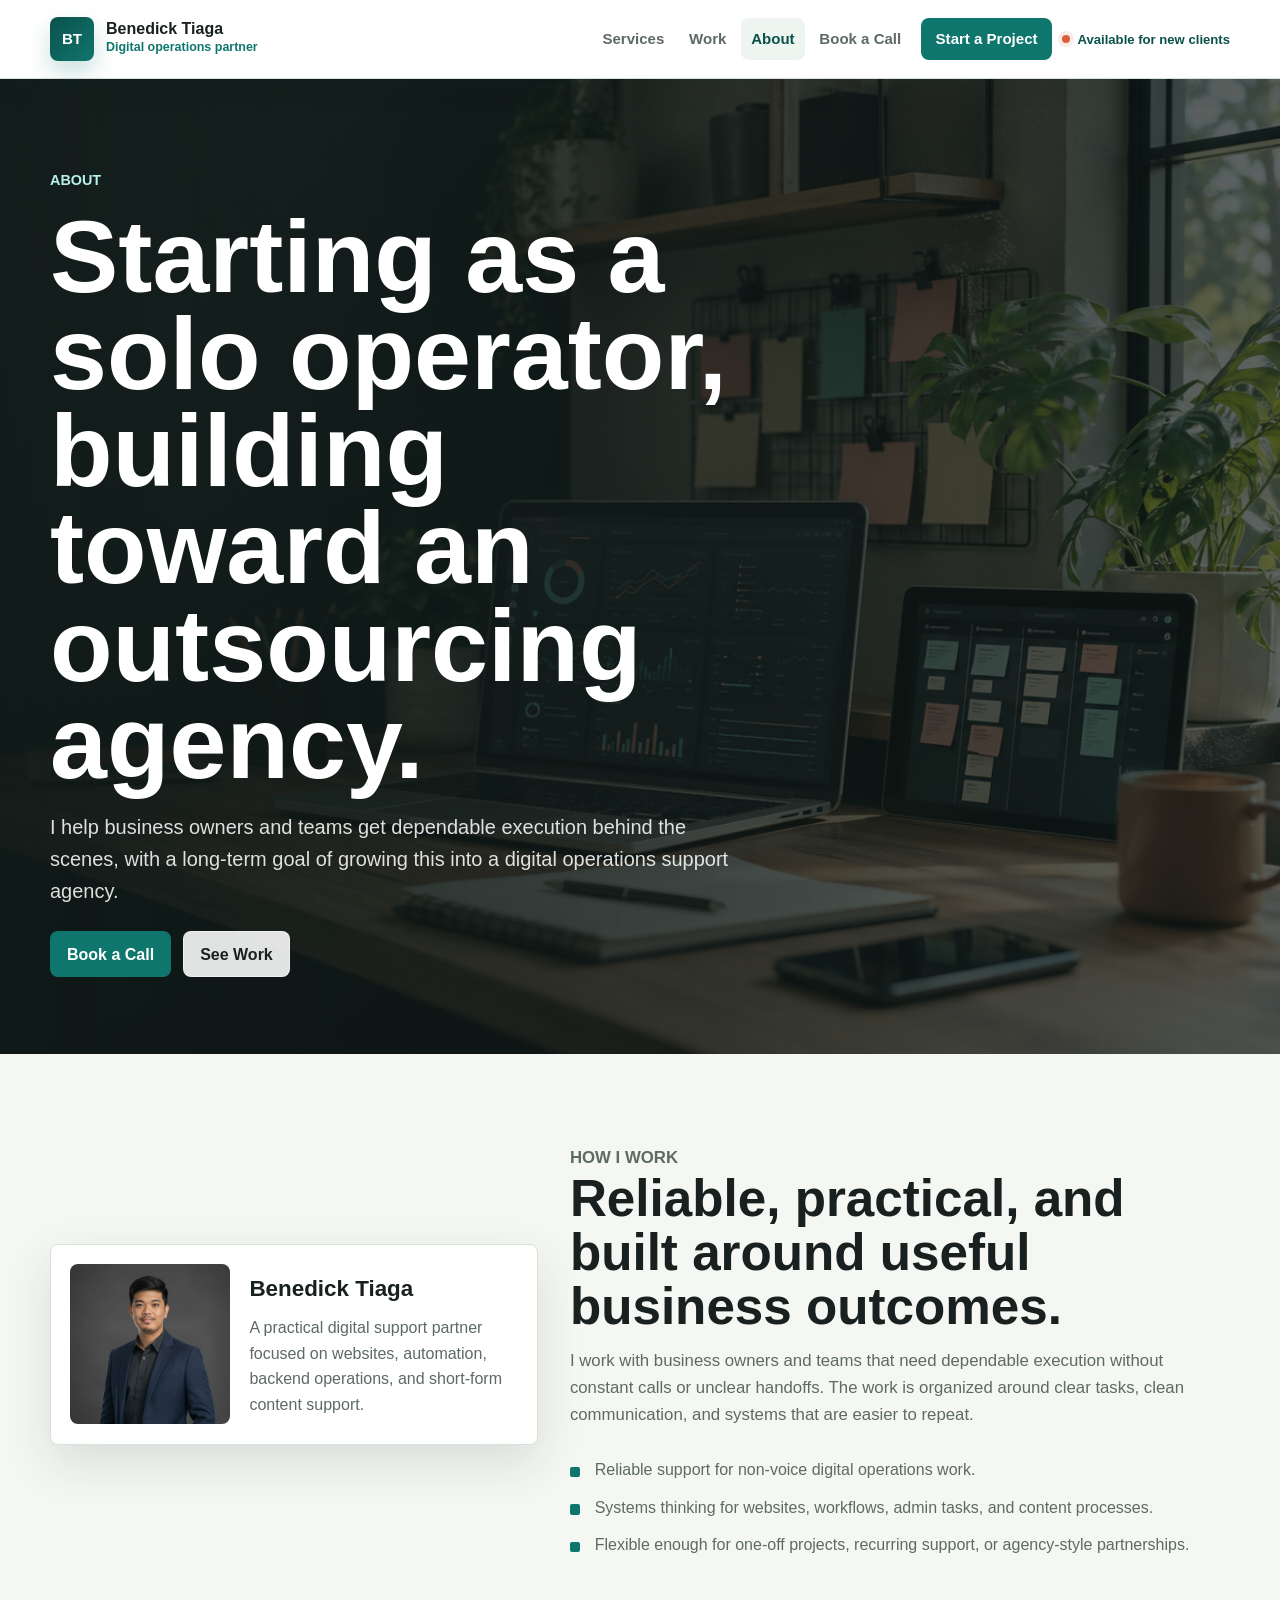
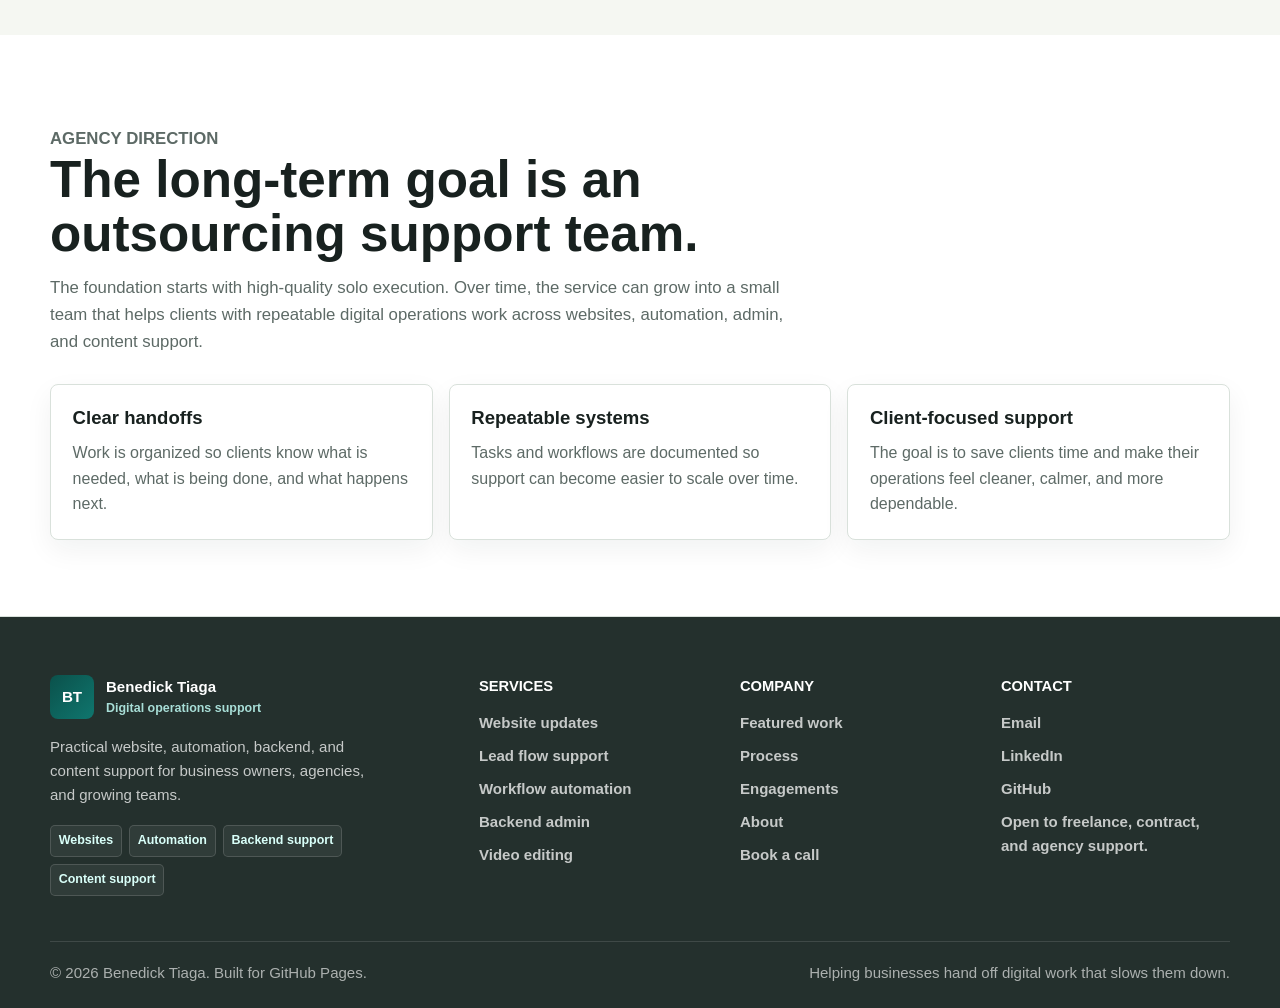
==== about.html @ d6d71ff7 "Convert website to multi-page structure" ====
<!DOCTYPE html>
<html lang="en">
<head>
  <meta charset="UTF-8" />
  <meta name="viewport" content="width=device-width, initial-scale=1.0" />
  <title>About | Benedick Tiaga</title>
  <meta name="description" content="Learn about Benedick Tiaga and the long-term direction toward a digital operations outsourcing agency." />
  <meta property="og:title" content="About | Benedick Tiaga" />
  <meta property="og:description" content="Learn about Benedick Tiaga and the long-term direction toward a digital operations outsourcing agency." />
  <meta property="og:type" content="website" />
  <link rel="stylesheet" href="styles.css" />
</head>
<body>
  <header class="nav">
    <div class="container nav-inner">
      <a href="index.html" class="brand"><span class="brand-mark">BT</span><span class="brand-copy"><span>Benedick Tiaga</span><small>Digital operations partner</small></span></a>
      <nav class="nav-links" aria-label="Primary navigation">
        <a href="services.html">Services</a>
        <a href="work.html">Work</a>
        <a href="about.html" aria-current="page">About</a>
        <a href="book.html">Book a Call</a>
        <a href="contact.html" class="nav-cta">Start a Project</a>
        <span class="nav-status">Available for new clients</span>
      </nav>
    </div>
  </header>
  <main id="top"><section class="page-hero"><div class="container"><p class="eyebrow">About</p><h1>Starting as a solo operator, building toward an outsourcing agency.</h1><p class="hero-copy">I help business owners and teams get dependable execution behind the scenes, with a long-term goal of growing this into a digital operations support agency.</p><div class="hero-actions"><a class="button button-primary" href="book.html">Book a Call</a><a class="button button-secondary" href="work.html">See Work</a></div></div></section><section><div class="container feature-split"><div class="profile-block"><img src="Profile.JPG" alt="Benedick Tiaga" /><div><h3>Benedick Tiaga</h3><p>A practical digital support partner focused on websites, automation, backend operations, and short-form content support.</p></div></div><div><div class="section-header"><p class="section-kicker">How I work</p><h2>Reliable, practical, and built around useful business outcomes.</h2><p>I work with business owners and teams that need dependable execution without constant calls or unclear handoffs. The work is organized around clear tasks, clean communication, and systems that are easier to repeat.</p></div><ul class="check-list"><li>Reliable support for non-voice digital operations work.</li><li>Systems thinking for websites, workflows, admin tasks, and content processes.</li><li>Flexible enough for one-off projects, recurring support, or agency-style partnerships.</li></ul></div></div></section><section class="band-white"><div class="container"><div class="section-header"><p class="section-kicker">Agency direction</p><h2>The long-term goal is an outsourcing support team.</h2><p>The foundation starts with high-quality solo execution. Over time, the service can grow into a small team that helps clients with repeatable digital operations work across websites, automation, admin, and content support.</p></div><div class="grid grid-3"><article class="card"><h3>Clear handoffs</h3><p>Work is organized so clients know what is needed, what is being done, and what happens next.</p></article><article class="card"><h3>Repeatable systems</h3><p>Tasks and workflows are documented so support can become easier to scale over time.</p></article><article class="card"><h3>Client-focused support</h3><p>The goal is to save clients time and make their operations feel cleaner, calmer, and more dependable.</p></article></div></div></section></main>
  <footer class="site-footer"><div class="container"><div class="footer-main"><div><a href="index.html" class="footer-logo"><span class="brand-mark">BT</span><span>Benedick Tiaga<small>Digital operations support</small></span></a><p class="footer-copy">Practical website, automation, backend, and content support for business owners, agencies, and growing teams.</p><div class="footer-badges" aria-label="Core services"><span class="footer-badge">Websites</span><span class="footer-badge">Automation</span><span class="footer-badge">Backend support</span><span class="footer-badge">Content support</span></div></div><div class="footer-col"><h3>Services</h3><a href="services.html#websites">Website updates</a><a href="services.html#lead-flow">Lead flow support</a><a href="services.html#automation">Workflow automation</a><a href="services.html#backend">Backend admin</a><a href="work.html#videos">Video editing</a></div><div class="footer-col"><h3>Company</h3><a href="work.html">Featured work</a><a href="services.html#process">Process</a><a href="services.html#plans">Engagements</a><a href="about.html">About</a><a href="book.html">Book a call</a></div><div class="footer-col"><h3>Contact</h3><a href="mailto:benedick.tiaga04@gmail.com">Email</a><a href="https://www.linkedin.com/in/benedick-tiaga-jr-51b253248/" target="_blank" rel="noreferrer">LinkedIn</a><a href="https://github.com/SyakNiPrimo" target="_blank" rel="noreferrer">GitHub</a><span>Open to freelance, contract, and agency support.</span></div></div><div class="footer-bottom"><span>&copy; <span id="year"></span> Benedick Tiaga. Built for GitHub Pages.</span><span>Helping businesses hand off digital work that slows them down.</span></div></div></footer>
  <script>document.getElementById('year').textContent = new Date().getFullYear();</script>
  
</body>
</html>
---- styles.css ----
:root {
      --ink: #18211f;
      --muted: #5d6a66;
      --soft: #f5f7f2;
      --paper: #ffffff;
      --sage: #dfe8dd;
      --line: #d9e1db;
      --teal: #0f766e;
      --teal-dark: #0b514b;
      --coral: #d95f3d;
      --gold: #b4832f;
      --charcoal: #24302d;
      --max: 1180px;
      --radius: 8px;
      --shadow: 0 18px 48px rgba(24, 33, 31, 0.12);
    }

    * {
      box-sizing: border-box;
    }

    html {
      scroll-behavior: smooth;
    }

    body {
      margin: 0;
      font-family: Inter, Arial, Helvetica, sans-serif;
      color: var(--ink);
      background: var(--soft);
      line-height: 1.6;
    }

    a {
      color: inherit;
      text-decoration: none;
    }

    img,
    iframe {
      display: block;
      max-width: 100%;
    }

    input,
    select,
    textarea,
    button {
      font: inherit;
    }

    .container {
      width: min(100% - 2rem, var(--max));
      margin: 0 auto;
    }

    .nav {
      position: sticky;
      top: 0;
      z-index: 20;
      background: rgba(255, 255, 255, 0.94);
      border-bottom: 1px solid var(--line);
      backdrop-filter: blur(16px);
      box-shadow: 0 10px 28px rgba(24, 33, 31, 0.06);
    }

    .nav-inner {
      display: flex;
      align-items: center;
      justify-content: space-between;
      gap: 1rem;
      min-height: 78px;
    }

    .brand {
      display: inline-flex;
      align-items: center;
      gap: 0.75rem;
      color: var(--ink);
      flex-shrink: 0;
    }

    .brand-mark {
      display: inline-grid;
      place-items: center;
      width: 44px;
      height: 44px;
      border-radius: var(--radius);
      color: white;
      background: linear-gradient(135deg, var(--teal-dark), var(--teal));
      font-size: 0.95rem;
      font-weight: 900;
      box-shadow: 0 12px 24px rgba(15, 118, 110, 0.22);
    }

    .brand-copy {
      display: grid;
      gap: 0.05rem;
    }

    .brand-copy span {
      font-weight: 900;
      line-height: 1.1;
    }

    .brand-copy small {
      font-size: 0.78rem;
      font-weight: 800;
      color: var(--teal);
    }

    .nav-links {
      display: flex;
      align-items: center;
      justify-content: flex-end;
      gap: 0.25rem;
      flex-wrap: wrap;
      color: var(--muted);
      font-size: 0.94rem;
      font-weight: 800;
    }

    .nav-links a {
      display: inline-flex;
      align-items: center;
      min-height: 40px;
      padding: 0.55rem 0.65rem;
      border-radius: var(--radius);
    }

    .nav-links a:hover {
      color: var(--teal-dark);
      background: #eef5f0;
    }

    .nav-links .nav-cta {
      margin-left: 0.35rem;
      padding-inline: 0.9rem;
      color: white;
      background: var(--teal);
    }

    .nav-links .nav-cta:hover {
      color: white;
      background: var(--teal-dark);
    }

    .nav-status {
      display: inline-flex;
      align-items: center;
      gap: 0.45rem;
      margin-left: 0.4rem;
      color: var(--teal-dark);
      font-size: 0.82rem;
      font-weight: 900;
    }

    .nav-status::before {
      content: "";
      width: 0.5rem;
      height: 0.5rem;
      border-radius: 999px;
      background: var(--coral);
      box-shadow: 0 0 0 4px rgba(217, 95, 61, 0.12);
    }

    .button {
      display: inline-flex;
      align-items: center;
      justify-content: center;
      min-height: 46px;
      padding: 0.82rem 1rem;
      border: 1px solid transparent;
      border-radius: var(--radius);
      font-weight: 800;
      line-height: 1.1;
      cursor: pointer;
      transition: transform 0.2s ease, background 0.2s ease, border-color 0.2s ease;
    }

    .button:hover {
      transform: translateY(-1px);
    }

    .button-primary {
      background: var(--teal);
      color: white;
    }

    .button-primary:hover {
      background: var(--teal-dark);
    }

    .button-secondary {
      color: var(--ink);
      background: rgba(255, 255, 255, 0.88);
      border-color: rgba(255, 255, 255, 0.45);
    }

    .button-outline {
      color: var(--teal-dark);
      background: transparent;
      border-color: var(--teal);
    }

    .hero {
      position: relative;
      min-height: 76svh;
      display: flex;
      align-items: center;
      overflow: hidden;
      color: white;
      background:
        linear-gradient(90deg, rgba(16, 26, 24, 0.92) 0%, rgba(16, 26, 24, 0.72) 48%, rgba(16, 26, 24, 0.22) 100%),
        url("hero-operations.png") center right / cover no-repeat;
    }

    .hero-content {
      width: min(720px, 100%);
      padding: 6rem 0;
    }

    .eyebrow {
      margin: 0 0 1rem;
      color: #b7f0e8;
      font-size: 0.9rem;
      font-weight: 800;
      text-transform: uppercase;
      letter-spacing: 0;
    }

    h1,
    h2,
    h3,
    p {
      overflow-wrap: anywhere;
    }

    h1 {
      margin: 0;
      max-width: 12ch;
      font-size: clamp(3rem, 8vw, 6.8rem);
      line-height: 0.95;
      letter-spacing: 0;
    }

    .hero-copy {
      max-width: 62ch;
      margin: 1.25rem 0 0;
      color: rgba(255, 255, 255, 0.88);
      font-size: clamp(1rem, 2vw, 1.25rem);
    }

    .hero-actions,
    .actions {
      display: flex;
      flex-wrap: wrap;
      gap: 0.75rem;
      margin-top: 1.5rem;
    }

    .signal-row {
      display: flex;
      flex-wrap: wrap;
      gap: 0.7rem;
      margin-top: 1.4rem;
      color: rgba(255, 255, 255, 0.86);
      font-size: 0.95rem;
      font-weight: 700;
    }

    .signal-row span {
      padding: 0.38rem 0.58rem;
      border: 1px solid rgba(255, 255, 255, 0.24);
      border-radius: 6px;
      background: rgba(255, 255, 255, 0.09);
    }

    section {
      padding: 4.8rem 0;
    }

    .band-white {
      background: var(--paper);
    }

    .band-ink {
      color: white;
      background: var(--charcoal);
    }

    .section-header {
      max-width: 760px;
      margin-bottom: 1.8rem;
    }

    .section-kicker {
      margin: 0 0 0.5rem;
      color: var(--coral);
      font-size: 0.9rem;
      font-weight: 800;
      text-transform: uppercase;
      letter-spacing: 0;
    }

    .band-ink .section-kicker {
      color: #f6bd9d;
    }

    .section-header h2,
    .cta h2 {
      margin: 0;
      font-size: clamp(2rem, 4vw, 3.5rem);
      line-height: 1.05;
      letter-spacing: 0;
    }

    .section-header p,
    .cta p {
      margin: 0.9rem 0 0;
      color: var(--muted);
      font-size: 1.05rem;
    }

    .band-ink .section-header p,
    .band-ink .card p,
    .band-ink .muted {
      color: rgba(255, 255, 255, 0.78);
    }

    .grid {
      display: grid;
      gap: 1rem;
    }

    .grid-2 {
      grid-template-columns: repeat(2, minmax(0, 1fr));
    }

    .grid-3 {
      grid-template-columns: repeat(3, minmax(0, 1fr));
    }

    .grid-4 {
      grid-template-columns: repeat(4, minmax(0, 1fr));
    }

    .card {
      background: var(--paper);
      border: 1px solid var(--line);
      border-radius: var(--radius);
      padding: 1.35rem;
      box-shadow: 0 10px 28px rgba(24, 33, 31, 0.06);
    }

    .band-ink .card {
      color: white;
      background: rgba(255, 255, 255, 0.08);
      border-color: rgba(255, 255, 255, 0.14);
      box-shadow: none;
    }

    .card h3 {
      margin: 0;
      font-size: 1.16rem;
      line-height: 1.2;
    }

    .card p {
      margin: 0.7rem 0 0;
      color: var(--muted);
    }

    .number {
      display: inline-grid;
      place-items: center;
      width: 2.4rem;
      height: 2.4rem;
      margin-bottom: 0.9rem;
      border-radius: 6px;
      background: var(--sage);
      color: var(--teal-dark);
      font-weight: 900;
    }

    .stat-strip {
      display: grid;
      grid-template-columns: repeat(4, minmax(0, 1fr));
      border: 1px solid var(--line);
      border-radius: var(--radius);
      background: var(--paper);
      overflow: hidden;
      box-shadow: var(--shadow);
      transform: translateY(-2.2rem);
    }

    .stat {
      padding: 1.2rem;
      border-right: 1px solid var(--line);
    }

    .stat:last-child {
      border-right: 0;
    }

    .stat strong {
      display: block;
      color: var(--teal-dark);
      font-size: clamp(1.45rem, 3vw, 2rem);
      line-height: 1;
    }

    .stat span {
      display: block;
      margin-top: 0.4rem;
      color: var(--muted);
      font-weight: 700;
      font-size: 0.92rem;
    }

    .service-card {
      min-height: 100%;
      border-top: 4px solid var(--teal);
    }

    .service-card:nth-child(2),
    .service-card:nth-child(5) {
      border-top-color: var(--coral);
    }

    .service-card:nth-child(3),
    .service-card:nth-child(6) {
      border-top-color: var(--gold);
    }

    .tag-row {
      display: flex;
      flex-wrap: wrap;
      gap: 0.45rem;
      margin-top: 1rem;
    }

    .tag {
      display: inline-flex;
      border: 1px solid var(--line);
      border-radius: 5px;
      padding: 0.28rem 0.48rem;
      color: var(--teal-dark);
      background: #f8fbf7;
      font-size: 0.82rem;
      font-weight: 800;
    }

    .feature-split {
      display: grid;
      grid-template-columns: 0.85fr 1.15fr;
      gap: 2rem;
      align-items: center;
    }

    .profile-block {
      display: grid;
      grid-template-columns: 160px minmax(0, 1fr);
      gap: 1.2rem;
      align-items: center;
      padding: 1.2rem;
      border: 1px solid var(--line);
      border-radius: var(--radius);
      background: var(--paper);
      box-shadow: var(--shadow);
    }

    .profile-block img {
      width: 160px;
      height: 160px;
      border-radius: var(--radius);
      object-fit: cover;
      object-position: center 18%;
    }

    .profile-block h3 {
      margin: 0;
      font-size: 1.4rem;
    }

    .profile-block p {
      margin: 0.5rem 0 0;
      color: var(--muted);
    }

    .check-list {
      display: grid;
      gap: 0.75rem;
      margin: 0;
      padding: 0;
      list-style: none;
    }

    .check-list li {
      position: relative;
      padding-left: 1.55rem;
      color: var(--muted);
    }

    .check-list li::before {
      content: "";
      position: absolute;
      left: 0;
      top: 0.58rem;
      width: 0.65rem;
      height: 0.65rem;
      border-radius: 2px;
      background: var(--teal);
    }

    .project-card {
      padding: 0;
      overflow: hidden;
    }

    .project-image {
      width: 100%;
      aspect-ratio: 16 / 10;
      object-fit: cover;
      border-bottom: 1px solid var(--line);
      background: #e7ece8;
    }

    .project-body {
      padding: 1.35rem;
    }

    .project-meta {
      display: flex;
      flex-wrap: wrap;
      gap: 0.7rem;
      margin-top: 1rem;
    }

    .project-link {
      color: var(--teal-dark);
      font-weight: 900;
      text-decoration: underline;
      text-decoration-thickness: 2px;
      text-underline-offset: 3px;
    }

    .plans {
      align-items: stretch;
    }

    .plan-card {
      display: flex;
      flex-direction: column;
      min-height: 100%;
    }

    .plan-card strong {
      display: block;
      margin-top: 1rem;
      color: var(--teal-dark);
      font-size: 1.1rem;
    }

    .plan-card .button {
      margin-top: auto;
      align-self: flex-start;
    }

    .video-grid {
      grid-template-columns: repeat(3, minmax(0, 1fr));
    }

    .video-frame {
      position: relative;
      width: 100%;
      aspect-ratio: 9 / 16;
      overflow: hidden;
      border-radius: var(--radius);
      background: #111;
      border: 1px solid var(--line);
      margin-top: 1rem;
    }

    .video-frame iframe {
      position: absolute;
      inset: 0;
      width: 100%;
      height: 100%;
      border: 0;
    }

    .cta {
      display: grid;
      grid-template-columns: 0.86fr 1.14fr;
      gap: 2rem;
      align-items: start;
      padding: 2rem;
      border: 1px solid var(--line);
      border-radius: var(--radius);
      background: var(--paper);
      box-shadow: var(--shadow);
    }

    .booking {
      display: grid;
      grid-template-columns: 0.8fr 1.2fr;
      gap: 2rem;
      align-items: start;
    }

    .booking-panel {
      position: sticky;
      top: 106px;
    }

    .booking-points {
      display: grid;
      gap: 0.75rem;
      margin-top: 1.3rem;
    }

    .booking-point {
      padding: 0.9rem 1rem;
      border: 1px solid var(--line);
      border-radius: var(--radius);
      background: var(--paper);
      color: var(--muted);
      font-weight: 700;
    }

    .booking-point strong {
      display: block;
      color: var(--ink);
      margin-bottom: 0.2rem;
    }

    .booking-widget {
      overflow: hidden;
      border: 1px solid var(--line);
      border-radius: var(--radius);
      background: var(--paper);
      box-shadow: var(--shadow);
    }

    .contact-form {
      display: grid;
      gap: 0.9rem;
    }

    .field {
      display: grid;
      gap: 0.35rem;
    }

    .field label {
      color: var(--ink);
      font-weight: 800;
      font-size: 0.92rem;
    }

    .field input,
    .field select,
    .field textarea {
      width: 100%;
      border: 1px solid var(--line);
      border-radius: var(--radius);
      padding: 0.85rem;
      color: var(--ink);
      background: #fbfcfa;
    }

    .field textarea {
      min-height: 135px;
      resize: vertical;
    }

    .form-grid {
      display: grid;
      grid-template-columns: repeat(2, minmax(0, 1fr));
      gap: 0.9rem;
    }

    .form-note {
      margin: 0;
      color: var(--muted);
      font-size: 0.92rem;
    }

    .hidden-field {
      display: none;
    }

    .contact-links {
      display: grid;
      gap: 0.65rem;
      margin-top: 1.5rem;
    }

    .contact-links a {
      display: block;
      padding: 0.75rem 0;
      border-bottom: 1px solid var(--line);
      color: var(--teal-dark);
      font-weight: 900;
    }

    .site-footer {
      padding: 3.6rem 0 1.4rem;
      color: rgba(255, 255, 255, 0.74);
      background: var(--charcoal);
      border-top: 1px solid var(--line);
      font-size: 0.94rem;
    }

    .footer-main {
      display: grid;
      grid-template-columns: 1.3fr repeat(3, minmax(0, 0.75fr));
      gap: 2rem;
      align-items: start;
    }

    .footer-logo {
      display: inline-flex;
      align-items: center;
      gap: 0.75rem;
      color: white;
      font-weight: 900;
    }

    .footer-logo .brand-mark {
      box-shadow: none;
    }

    .footer-logo small {
      display: block;
      color: #a8ded7;
      font-size: 0.78rem;
      font-weight: 800;
    }

    .footer-copy {
      max-width: 38ch;
      margin: 1rem 0 0;
      color: rgba(255, 255, 255, 0.74);
    }

    .footer-badges {
      display: flex;
      flex-wrap: wrap;
      gap: 0.45rem;
      margin-top: 1.1rem;
    }

    .footer-badge {
      display: inline-flex;
      padding: 0.32rem 0.48rem;
      border: 1px solid rgba(255, 255, 255, 0.14);
      border-radius: 5px;
      color: #d9fff9;
      background: rgba(255, 255, 255, 0.06);
      font-size: 0.78rem;
      font-weight: 900;
    }

    .footer-col h3 {
      margin: 0 0 0.8rem;
      color: white;
      font-size: 0.92rem;
      text-transform: uppercase;
      letter-spacing: 0;
    }

    .footer-col a,
    .footer-col span {
      display: block;
      margin-top: 0.55rem;
      color: rgba(255, 255, 255, 0.74);
      font-weight: 700;
    }

    .footer-col a:hover {
      color: white;
    }

    .footer-bottom {
      display: flex;
      align-items: center;
      justify-content: space-between;
      gap: 1rem;
      margin-top: 2.8rem;
      padding-top: 1.2rem;
      border-top: 1px solid rgba(255, 255, 255, 0.12);
      color: rgba(255, 255, 255, 0.62);
    }

    @media (max-width: 1050px) {
      .grid-4,
      .video-grid {
        grid-template-columns: repeat(2, minmax(0, 1fr));
      }

      .footer-main {
        grid-template-columns: repeat(2, minmax(0, 1fr));
      }

      .stat-strip {
        grid-template-columns: repeat(2, minmax(0, 1fr));
      }

      .stat:nth-child(2) {
        border-right: 0;
      }

      .stat:nth-child(1),
      .stat:nth-child(2) {
        border-bottom: 1px solid var(--line);
      }
    }

    @media (max-width: 860px) {
      .nav-inner {
        align-items: flex-start;
        flex-direction: column;
        padding: 0.9rem 0;
      }

      .nav-links {
        justify-content: flex-start;
        width: 100%;
      }

      .nav-status {
        margin-left: 0;
      }

      .hero {
        min-height: 72svh;
        background:
          linear-gradient(90deg, rgba(16, 26, 24, 0.92), rgba(16, 26, 24, 0.72)),
          url("hero-operations.png") center / cover no-repeat;
      }

      h1 {
        max-width: 100%;
      }

      .grid-2,
      .grid-3,
      .feature-split,
      .cta,
      .booking,
      .footer-main {
        grid-template-columns: 1fr;
      }

      .booking-panel {
        position: static;
      }

      .footer-bottom {
        align-items: flex-start;
        flex-direction: column;
      }
    }

    @media (max-width: 640px) {
      .container {
        width: min(100% - 1.1rem, var(--max));
      }

      section {
        padding: 3.4rem 0;
      }

      .hero-content {
        padding: 4rem 0;
      }

      .grid-4,
      .video-grid,
      .stat-strip,
      .form-grid,
      .profile-block {
        grid-template-columns: 1fr;
      }

      .stat {
        border-right: 0;
        border-bottom: 1px solid var(--line);
      }

      .stat:last-child {
        border-bottom: 0;
      }

      .profile-block img {
        width: 100%;
        height: 260px;
      }

      .button {
        width: 100%;
      }

      .nav-links {
        display: grid;
        grid-template-columns: repeat(2, minmax(0, 1fr));
      }

      .nav-links a {
        justify-content: center;
        text-align: center;
      }

      .nav-links .nav-cta,
      .nav-status {
        grid-column: 1 / -1;
        justify-content: center;
      }

      .project-meta,
      .hero-actions,
      .actions {
        width: 100%;
      }
    }

    .nav-links a[aria-current="page"] {
      color: var(--teal-dark);
      background: #eef5f0;
    }

    .page-hero {
      position: relative;
      padding: 5.6rem 0 4.8rem;
      color: white;
      background:
        linear-gradient(90deg, rgba(16, 26, 24, 0.94), rgba(16, 26, 24, 0.68)),
        url("hero-operations.png") center right / cover no-repeat;
    }

    .page-hero h1 {
      max-width: 13ch;
    }

    .page-hero .hero-copy {
      color: rgba(255, 255, 255, 0.86);
    }

    .page-hero .eyebrow {
      color: #b7f0e8;
    }

    .page-actions {
      display: flex;
      flex-wrap: wrap;
      gap: 0.75rem;
      margin-top: 1.5rem;
    }

    .final-cta {
      padding: 2rem;
      border: 1px solid var(--line);
      border-radius: var(--radius);
      background: var(--paper);
      box-shadow: var(--shadow);
    }

    .final-cta h2 {
      margin: 0;
      font-size: clamp(2rem, 4vw, 3.4rem);
      line-height: 1.05;
      letter-spacing: 0;
    }

    .final-cta p {
      max-width: 68ch;
      color: var(--muted);
      margin: 0.9rem 0 0;
    }
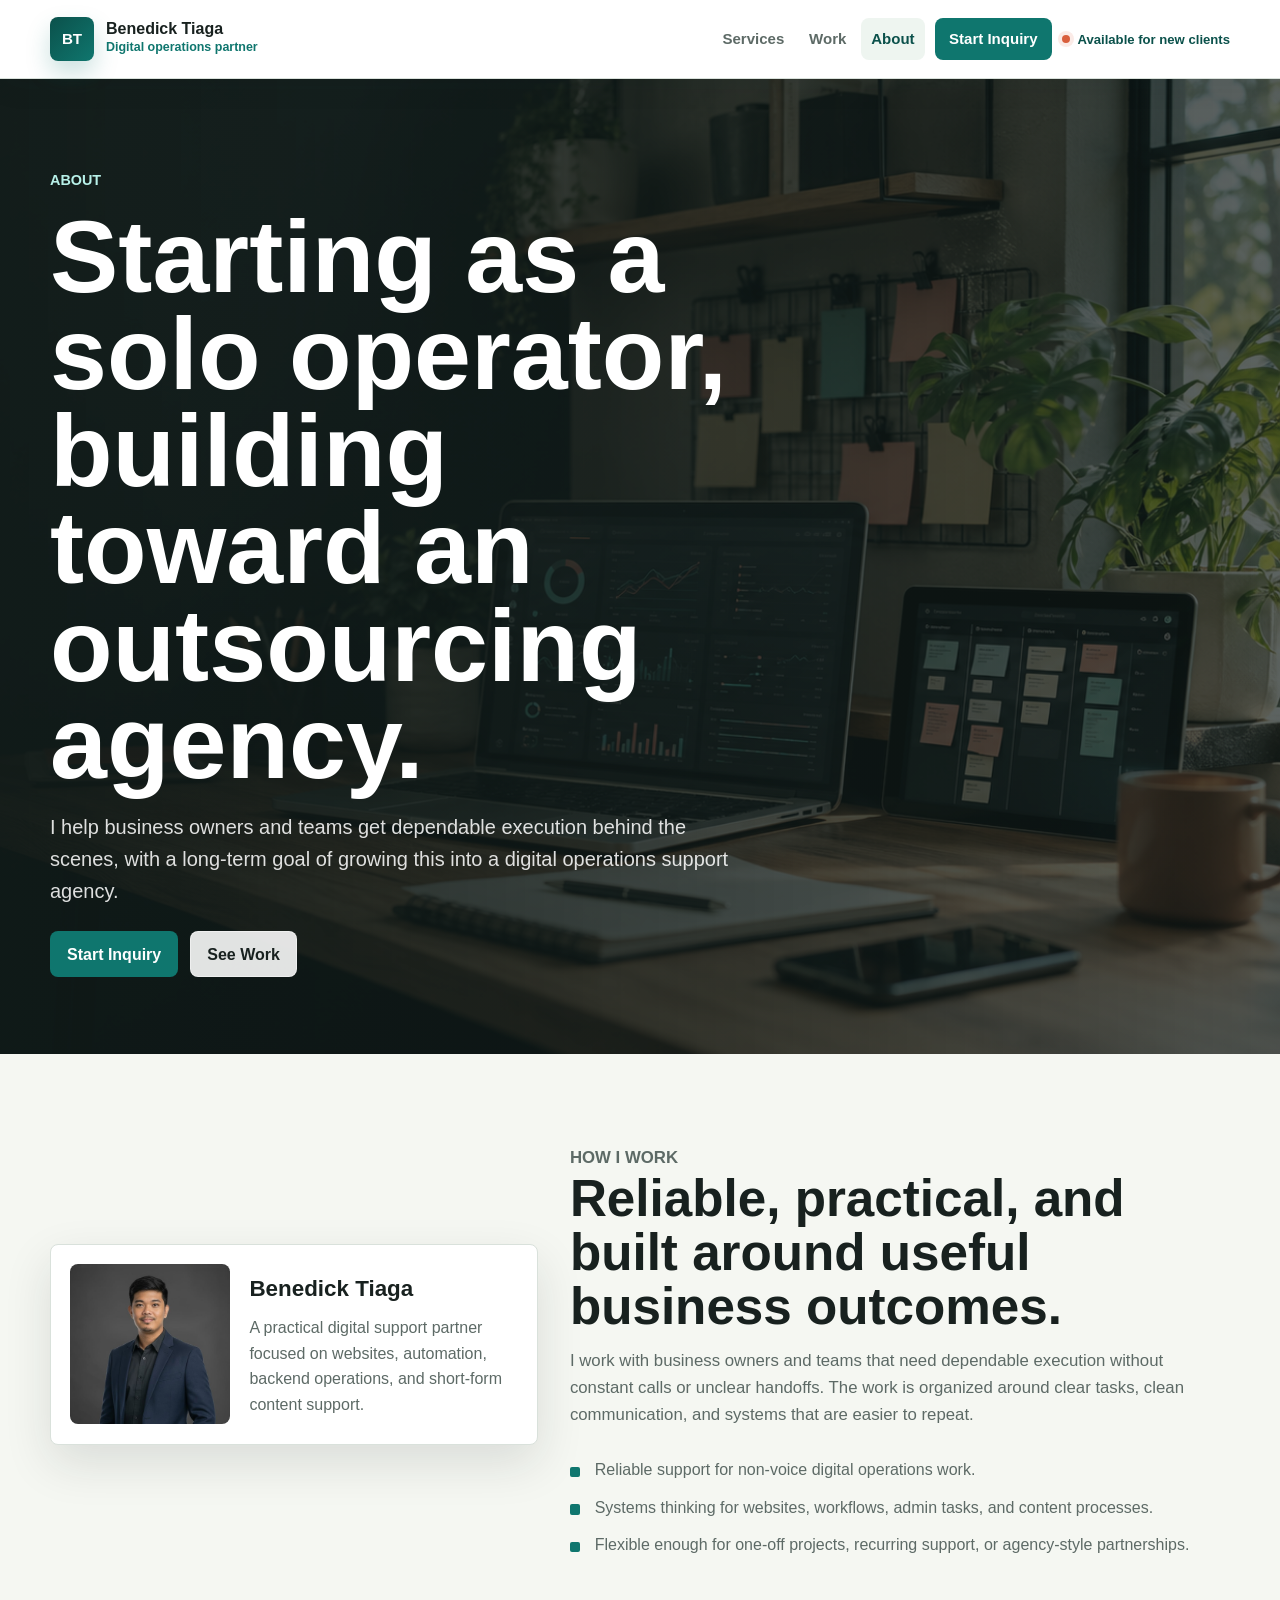
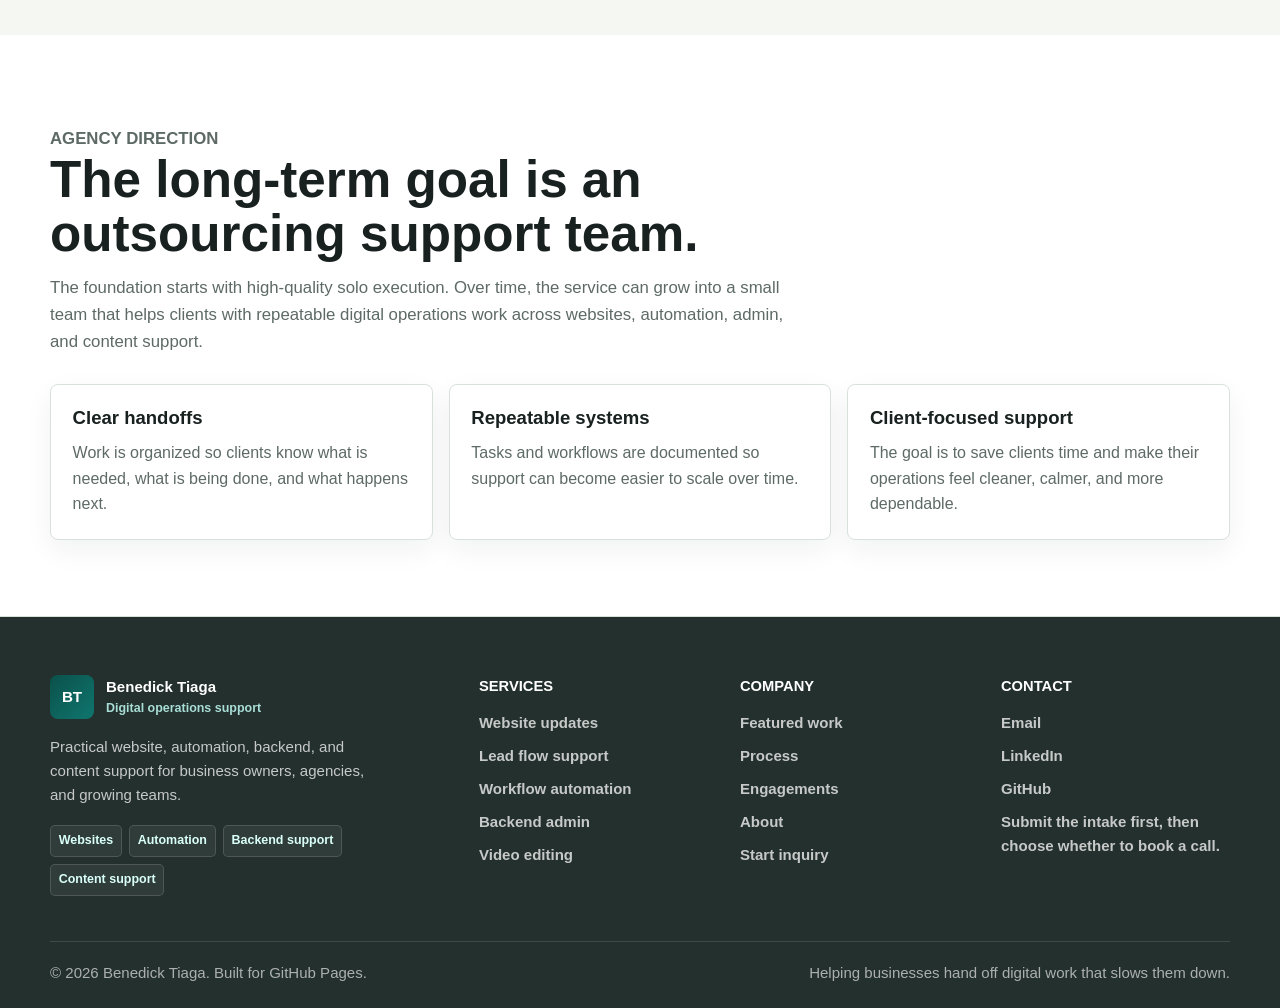
==== commit 290f5091: "Convert booking to intake-first funnel" ====
--- a/about.html
+++ b/about.html
@@ -18,14 +18,13 @@
         <a href="services.html">Services</a>
         <a href="work.html">Work</a>
         <a href="about.html" aria-current="page">About</a>
-        <a href="book.html">Book a Call</a>
-        <a href="contact.html" class="nav-cta">Start a Project</a>
+        <a href="contact.html" class="nav-cta">Start Inquiry</a>
         <span class="nav-status">Available for new clients</span>
       </nav>
     </div>
   </header>
-  <main id="top"><section class="page-hero"><div class="container"><p class="eyebrow">About</p><h1>Starting as a solo operator, building toward an outsourcing agency.</h1><p class="hero-copy">I help business owners and teams get dependable execution behind the scenes, with a long-term goal of growing this into a digital operations support agency.</p><div class="hero-actions"><a class="button button-primary" href="book.html">Book a Call</a><a class="button button-secondary" href="work.html">See Work</a></div></div></section><section><div class="container feature-split"><div class="profile-block"><img src="Profile.JPG" alt="Benedick Tiaga" /><div><h3>Benedick Tiaga</h3><p>A practical digital support partner focused on websites, automation, backend operations, and short-form content support.</p></div></div><div><div class="section-header"><p class="section-kicker">How I work</p><h2>Reliable, practical, and built around useful business outcomes.</h2><p>I work with business owners and teams that need dependable execution without constant calls or unclear handoffs. The work is organized around clear tasks, clean communication, and systems that are easier to repeat.</p></div><ul class="check-list"><li>Reliable support for non-voice digital operations work.</li><li>Systems thinking for websites, workflows, admin tasks, and content processes.</li><li>Flexible enough for one-off projects, recurring support, or agency-style partnerships.</li></ul></div></div></section><section class="band-white"><div class="container"><div class="section-header"><p class="section-kicker">Agency direction</p><h2>The long-term goal is an outsourcing support team.</h2><p>The foundation starts with high-quality solo execution. Over time, the service can grow into a small team that helps clients with repeatable digital operations work across websites, automation, admin, and content support.</p></div><div class="grid grid-3"><article class="card"><h3>Clear handoffs</h3><p>Work is organized so clients know what is needed, what is being done, and what happens next.</p></article><article class="card"><h3>Repeatable systems</h3><p>Tasks and workflows are documented so support can become easier to scale over time.</p></article><article class="card"><h3>Client-focused support</h3><p>The goal is to save clients time and make their operations feel cleaner, calmer, and more dependable.</p></article></div></div></section></main>
-  <footer class="site-footer"><div class="container"><div class="footer-main"><div><a href="index.html" class="footer-logo"><span class="brand-mark">BT</span><span>Benedick Tiaga<small>Digital operations support</small></span></a><p class="footer-copy">Practical website, automation, backend, and content support for business owners, agencies, and growing teams.</p><div class="footer-badges" aria-label="Core services"><span class="footer-badge">Websites</span><span class="footer-badge">Automation</span><span class="footer-badge">Backend support</span><span class="footer-badge">Content support</span></div></div><div class="footer-col"><h3>Services</h3><a href="services.html#websites">Website updates</a><a href="services.html#lead-flow">Lead flow support</a><a href="services.html#automation">Workflow automation</a><a href="services.html#backend">Backend admin</a><a href="work.html#videos">Video editing</a></div><div class="footer-col"><h3>Company</h3><a href="work.html">Featured work</a><a href="services.html#process">Process</a><a href="services.html#plans">Engagements</a><a href="about.html">About</a><a href="book.html">Book a call</a></div><div class="footer-col"><h3>Contact</h3><a href="mailto:benedick.tiaga04@gmail.com">Email</a><a href="https://www.linkedin.com/in/benedick-tiaga-jr-51b253248/" target="_blank" rel="noreferrer">LinkedIn</a><a href="https://github.com/SyakNiPrimo" target="_blank" rel="noreferrer">GitHub</a><span>Open to freelance, contract, and agency support.</span></div></div><div class="footer-bottom"><span>&copy; <span id="year"></span> Benedick Tiaga. Built for GitHub Pages.</span><span>Helping businesses hand off digital work that slows them down.</span></div></div></footer>
+  <main id="top"><section class="page-hero"><div class="container"><p class="eyebrow">About</p><h1>Starting as a solo operator, building toward an outsourcing agency.</h1><p class="hero-copy">I help business owners and teams get dependable execution behind the scenes, with a long-term goal of growing this into a digital operations support agency.</p><div class="hero-actions"><a class="button button-primary" href="contact.html">Start Inquiry</a><a class="button button-secondary" href="work.html">See Work</a></div></div></section><section><div class="container feature-split"><div class="profile-block"><img src="Profile.JPG" alt="Benedick Tiaga" /><div><h3>Benedick Tiaga</h3><p>A practical digital support partner focused on websites, automation, backend operations, and short-form content support.</p></div></div><div><div class="section-header"><p class="section-kicker">How I work</p><h2>Reliable, practical, and built around useful business outcomes.</h2><p>I work with business owners and teams that need dependable execution without constant calls or unclear handoffs. The work is organized around clear tasks, clean communication, and systems that are easier to repeat.</p></div><ul class="check-list"><li>Reliable support for non-voice digital operations work.</li><li>Systems thinking for websites, workflows, admin tasks, and content processes.</li><li>Flexible enough for one-off projects, recurring support, or agency-style partnerships.</li></ul></div></div></section><section class="band-white"><div class="container"><div class="section-header"><p class="section-kicker">Agency direction</p><h2>The long-term goal is an outsourcing support team.</h2><p>The foundation starts with high-quality solo execution. Over time, the service can grow into a small team that helps clients with repeatable digital operations work across websites, automation, admin, and content support.</p></div><div class="grid grid-3"><article class="card"><h3>Clear handoffs</h3><p>Work is organized so clients know what is needed, what is being done, and what happens next.</p></article><article class="card"><h3>Repeatable systems</h3><p>Tasks and workflows are documented so support can become easier to scale over time.</p></article><article class="card"><h3>Client-focused support</h3><p>The goal is to save clients time and make their operations feel cleaner, calmer, and more dependable.</p></article></div></div></section></main>
+  <footer class="site-footer"><div class="container"><div class="footer-main"><div><a href="index.html" class="footer-logo"><span class="brand-mark">BT</span><span>Benedick Tiaga<small>Digital operations support</small></span></a><p class="footer-copy">Practical website, automation, backend, and content support for business owners, agencies, and growing teams.</p><div class="footer-badges" aria-label="Core services"><span class="footer-badge">Websites</span><span class="footer-badge">Automation</span><span class="footer-badge">Backend support</span><span class="footer-badge">Content support</span></div></div><div class="footer-col"><h3>Services</h3><a href="services.html#websites">Website updates</a><a href="services.html#lead-flow">Lead flow support</a><a href="services.html#automation">Workflow automation</a><a href="services.html#backend">Backend admin</a><a href="work.html#videos">Video editing</a></div><div class="footer-col"><h3>Company</h3><a href="work.html">Featured work</a><a href="services.html#process">Process</a><a href="services.html#plans">Engagements</a><a href="about.html">About</a><a href="contact.html">Start inquiry</a></div><div class="footer-col"><h3>Contact</h3><a href="mailto:benedick.tiaga04@gmail.com">Email</a><a href="https://www.linkedin.com/in/benedick-tiaga-jr-51b253248/" target="_blank" rel="noreferrer">LinkedIn</a><a href="https://github.com/SyakNiPrimo" target="_blank" rel="noreferrer">GitHub</a><span>Submit the intake first, then choose whether to book a call.</span></div></div><div class="footer-bottom"><span>&copy; <span id="year"></span> Benedick Tiaga. Built for GitHub Pages.</span><span>Helping businesses hand off digital work that slows them down.</span></div></div></footer>
   <script>document.getElementById('year').textContent = new Date().getFullYear();</script>
   
 </body>
--- a/styles.css
+++ b/styles.css
@@ -648,6 +648,92 @@
       gap: 0.9rem;
     }
 
+    .intake-layout {
+      grid-template-columns: 0.78fr 1.22fr;
+    }
+
+    .form-summary {
+      display: grid;
+      gap: 0.55rem;
+      margin-top: 1.4rem;
+    }
+
+    .form-summary span {
+      display: flex;
+      align-items: center;
+      min-height: 42px;
+      padding: 0.72rem 0.82rem;
+      border: 1px solid var(--line);
+      border-radius: var(--radius);
+      color: var(--teal-dark);
+      background: #f8fbf7;
+      font-weight: 900;
+    }
+
+    .intake-form {
+      gap: 1rem;
+    }
+
+    .form-progress {
+      display: grid;
+      grid-template-columns: repeat(3, minmax(0, 1fr));
+      gap: 0.55rem;
+    }
+
+    .progress-step {
+      display: grid;
+      place-items: center;
+      min-height: 42px;
+      padding: 0.55rem;
+      border: 1px solid var(--line);
+      border-radius: var(--radius);
+      color: var(--muted);
+      background: #fbfcfa;
+      font-size: 0.82rem;
+      font-weight: 900;
+      text-align: center;
+    }
+
+    .progress-step.is-active,
+    .progress-step.is-complete {
+      color: white;
+      background: var(--teal);
+      border-color: var(--teal);
+    }
+
+    .form-step {
+      display: grid;
+      gap: 0.9rem;
+    }
+
+    .has-js .form-step {
+      display: none;
+    }
+
+    .has-js .form-step.is-active {
+      display: grid;
+    }
+
+    .form-step-actions {
+      display: flex;
+      flex-wrap: wrap;
+      gap: 0.75rem;
+      margin-top: 0.25rem;
+    }
+
+    .form-error {
+      padding: 0.72rem 0.82rem;
+      border: 1px solid rgba(217, 95, 61, 0.35);
+      border-radius: var(--radius);
+      color: #8f341d;
+      background: rgba(217, 95, 61, 0.08);
+      font-weight: 800;
+    }
+
+    .form-error:empty {
+      display: none;
+    }
+
     .field {
       display: grid;
       gap: 0.35rem;
@@ -673,6 +759,56 @@
     .field textarea {
       min-height: 135px;
       resize: vertical;
+    }
+
+    .option-group {
+      display: grid;
+      gap: 0.6rem;
+      padding: 0;
+      margin: 0;
+      border: 0;
+    }
+
+    .option-group > span {
+      color: var(--ink);
+      font-weight: 800;
+      font-size: 0.92rem;
+    }
+
+    .choice-list {
+      display: grid;
+      gap: 0.55rem;
+      padding: 0;
+      margin: 0;
+      border: 0;
+    }
+
+    .choice {
+      display: flex;
+      align-items: flex-start;
+      gap: 0.55rem;
+      padding: 0.72rem 0.8rem;
+      border: 1px solid var(--line);
+      border-radius: var(--radius);
+      background: #fbfcfa;
+      color: var(--muted);
+      font-weight: 700;
+    }
+
+    .choice input {
+      width: auto;
+      margin-top: 0.25rem;
+      accent-color: var(--teal);
+      flex-shrink: 0;
+    }
+
+    .form-section-title {
+      margin: 0;
+      color: var(--teal-dark);
+      font-size: 0.92rem;
+      font-weight: 900;
+      text-transform: uppercase;
+      letter-spacing: 0;
     }
 
     .form-grid {
@@ -979,4 +1115,3 @@
       color: var(--muted);
       margin: 0.9rem 0 0;
     }
-
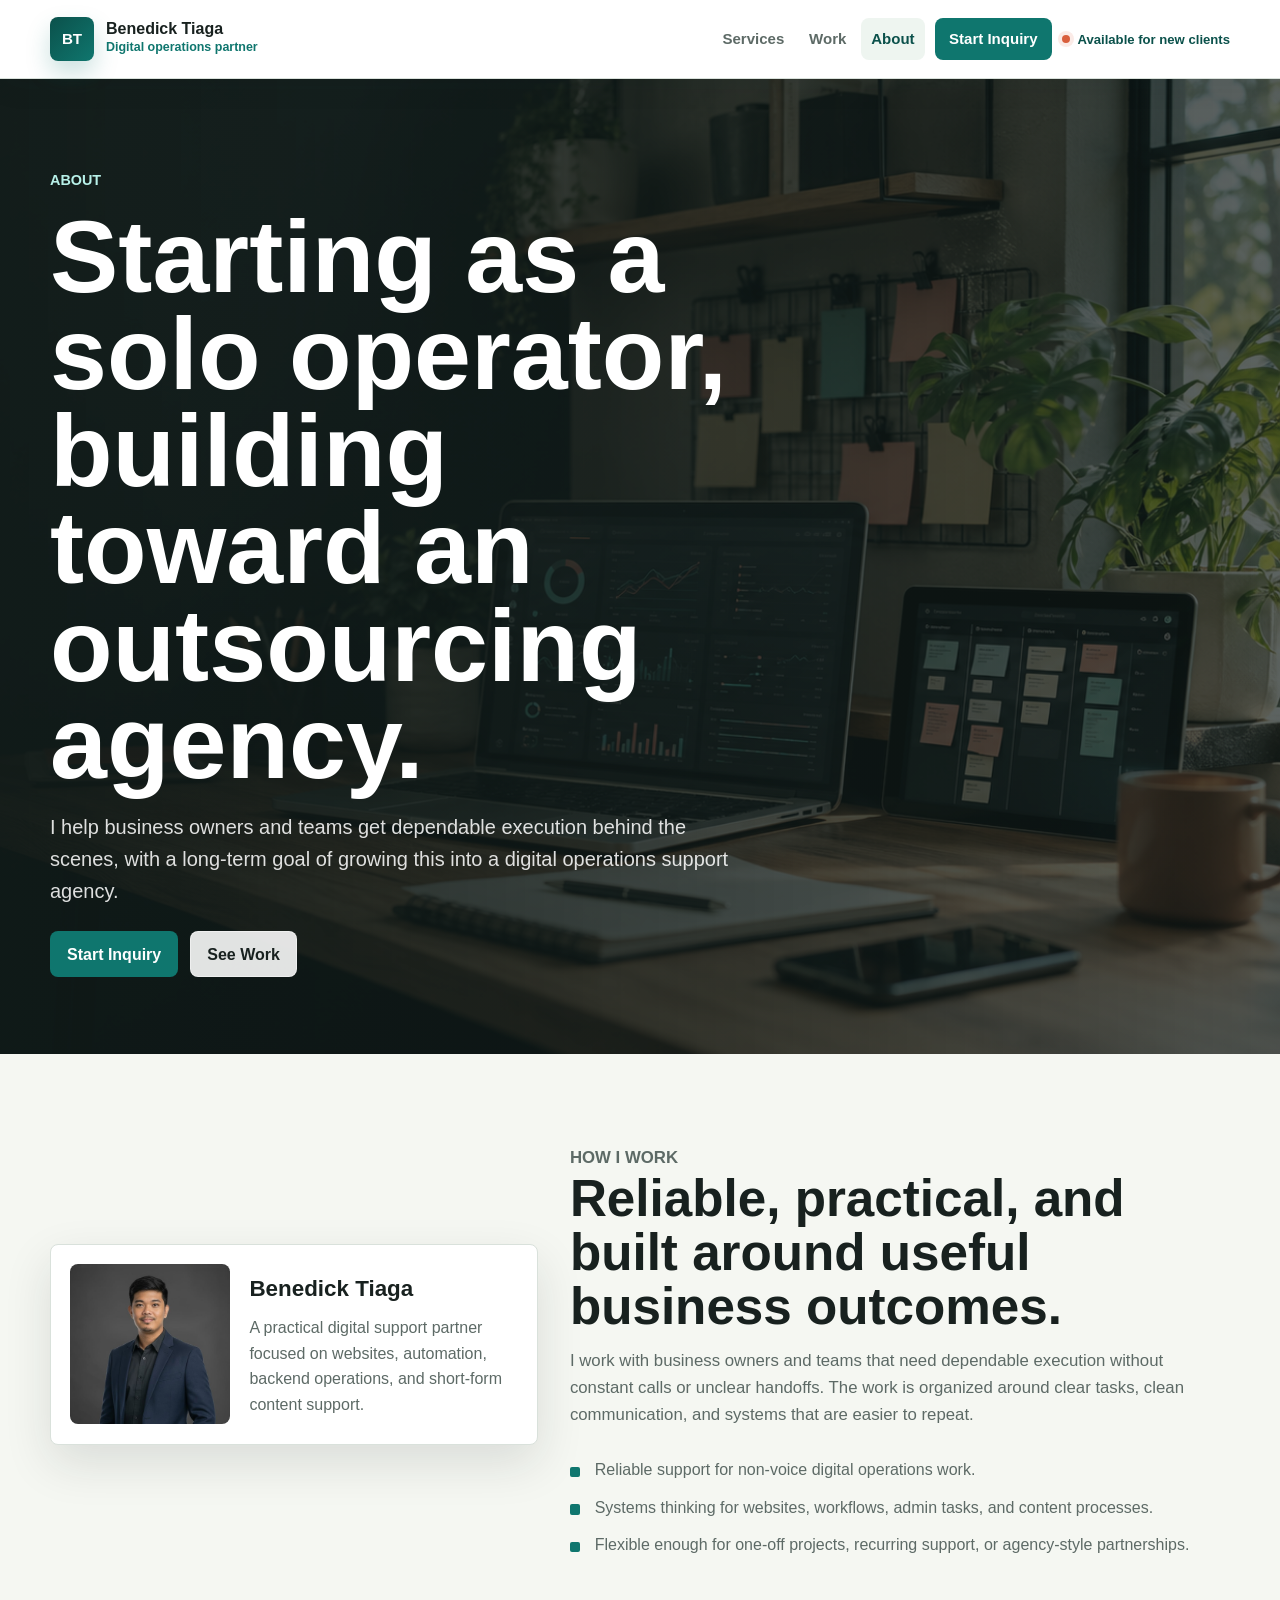
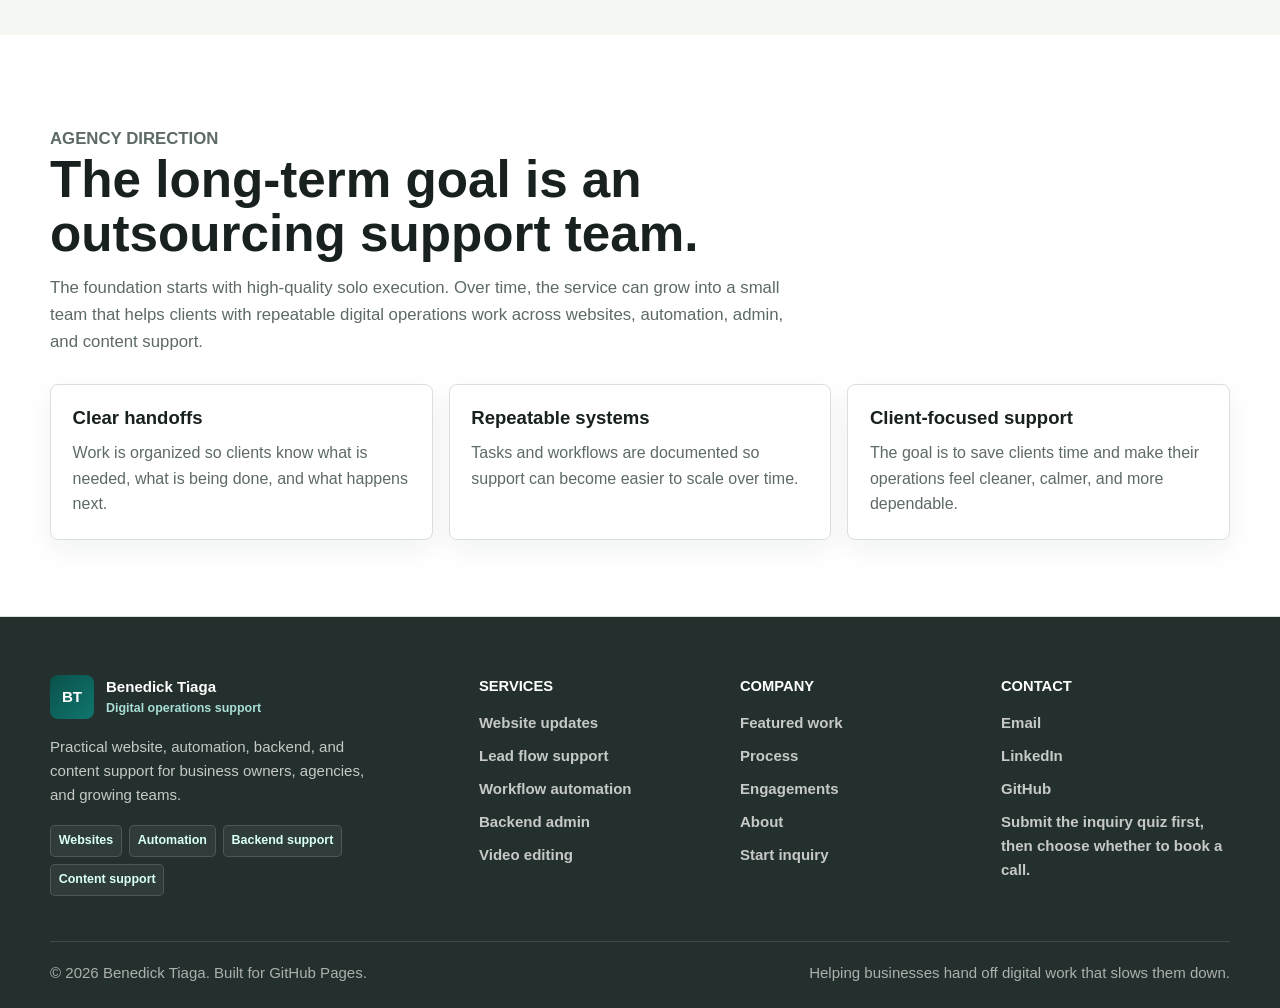
==== commit 761cc3f8: "Add popup inquiry quiz experience" ====
--- a/about.html
+++ b/about.html
@@ -9,6 +9,7 @@
   <meta property="og:description" content="Learn about Benedick Tiaga and the long-term direction toward a digital operations outsourcing agency." />
   <meta property="og:type" content="website" />
   <link rel="stylesheet" href="styles.css" />
+  <script src="lead-quiz.js" defer></script>
 </head>
 <body>
   <header class="nav">
@@ -24,7 +25,7 @@
     </div>
   </header>
   <main id="top"><section class="page-hero"><div class="container"><p class="eyebrow">About</p><h1>Starting as a solo operator, building toward an outsourcing agency.</h1><p class="hero-copy">I help business owners and teams get dependable execution behind the scenes, with a long-term goal of growing this into a digital operations support agency.</p><div class="hero-actions"><a class="button button-primary" href="contact.html">Start Inquiry</a><a class="button button-secondary" href="work.html">See Work</a></div></div></section><section><div class="container feature-split"><div class="profile-block"><img src="Profile.JPG" alt="Benedick Tiaga" /><div><h3>Benedick Tiaga</h3><p>A practical digital support partner focused on websites, automation, backend operations, and short-form content support.</p></div></div><div><div class="section-header"><p class="section-kicker">How I work</p><h2>Reliable, practical, and built around useful business outcomes.</h2><p>I work with business owners and teams that need dependable execution without constant calls or unclear handoffs. The work is organized around clear tasks, clean communication, and systems that are easier to repeat.</p></div><ul class="check-list"><li>Reliable support for non-voice digital operations work.</li><li>Systems thinking for websites, workflows, admin tasks, and content processes.</li><li>Flexible enough for one-off projects, recurring support, or agency-style partnerships.</li></ul></div></div></section><section class="band-white"><div class="container"><div class="section-header"><p class="section-kicker">Agency direction</p><h2>The long-term goal is an outsourcing support team.</h2><p>The foundation starts with high-quality solo execution. Over time, the service can grow into a small team that helps clients with repeatable digital operations work across websites, automation, admin, and content support.</p></div><div class="grid grid-3"><article class="card"><h3>Clear handoffs</h3><p>Work is organized so clients know what is needed, what is being done, and what happens next.</p></article><article class="card"><h3>Repeatable systems</h3><p>Tasks and workflows are documented so support can become easier to scale over time.</p></article><article class="card"><h3>Client-focused support</h3><p>The goal is to save clients time and make their operations feel cleaner, calmer, and more dependable.</p></article></div></div></section></main>
-  <footer class="site-footer"><div class="container"><div class="footer-main"><div><a href="index.html" class="footer-logo"><span class="brand-mark">BT</span><span>Benedick Tiaga<small>Digital operations support</small></span></a><p class="footer-copy">Practical website, automation, backend, and content support for business owners, agencies, and growing teams.</p><div class="footer-badges" aria-label="Core services"><span class="footer-badge">Websites</span><span class="footer-badge">Automation</span><span class="footer-badge">Backend support</span><span class="footer-badge">Content support</span></div></div><div class="footer-col"><h3>Services</h3><a href="services.html#websites">Website updates</a><a href="services.html#lead-flow">Lead flow support</a><a href="services.html#automation">Workflow automation</a><a href="services.html#backend">Backend admin</a><a href="work.html#videos">Video editing</a></div><div class="footer-col"><h3>Company</h3><a href="work.html">Featured work</a><a href="services.html#process">Process</a><a href="services.html#plans">Engagements</a><a href="about.html">About</a><a href="contact.html">Start inquiry</a></div><div class="footer-col"><h3>Contact</h3><a href="mailto:benedick.tiaga04@gmail.com">Email</a><a href="https://www.linkedin.com/in/benedick-tiaga-jr-51b253248/" target="_blank" rel="noreferrer">LinkedIn</a><a href="https://github.com/SyakNiPrimo" target="_blank" rel="noreferrer">GitHub</a><span>Submit the intake first, then choose whether to book a call.</span></div></div><div class="footer-bottom"><span>&copy; <span id="year"></span> Benedick Tiaga. Built for GitHub Pages.</span><span>Helping businesses hand off digital work that slows them down.</span></div></div></footer>
+  <footer class="site-footer"><div class="container"><div class="footer-main"><div><a href="index.html" class="footer-logo"><span class="brand-mark">BT</span><span>Benedick Tiaga<small>Digital operations support</small></span></a><p class="footer-copy">Practical website, automation, backend, and content support for business owners, agencies, and growing teams.</p><div class="footer-badges" aria-label="Core services"><span class="footer-badge">Websites</span><span class="footer-badge">Automation</span><span class="footer-badge">Backend support</span><span class="footer-badge">Content support</span></div></div><div class="footer-col"><h3>Services</h3><a href="services.html#websites">Website updates</a><a href="services.html#lead-flow">Lead flow support</a><a href="services.html#automation">Workflow automation</a><a href="services.html#backend">Backend admin</a><a href="work.html#videos">Video editing</a></div><div class="footer-col"><h3>Company</h3><a href="work.html">Featured work</a><a href="services.html#process">Process</a><a href="services.html#plans">Engagements</a><a href="about.html">About</a><a href="contact.html">Start inquiry</a></div><div class="footer-col"><h3>Contact</h3><a href="mailto:benedick.tiaga04@gmail.com">Email</a><a href="https://www.linkedin.com/in/benedick-tiaga-jr-51b253248/" target="_blank" rel="noreferrer">LinkedIn</a><a href="https://github.com/SyakNiPrimo" target="_blank" rel="noreferrer">GitHub</a><span>Submit the inquiry quiz first, then choose whether to book a call.</span></div></div><div class="footer-bottom"><span>&copy; <span id="year"></span> Benedick Tiaga. Built for GitHub Pages.</span><span>Helping businesses hand off digital work that slows them down.</span></div></div></footer>
   <script>document.getElementById('year').textContent = new Date().getFullYear();</script>
   
 </body>
--- a/styles.css
+++ b/styles.css
@@ -827,6 +827,228 @@
       display: none;
     }
 
+    body.quiz-open {
+      overflow: hidden;
+    }
+
+    .quiz-modal {
+      position: fixed;
+      inset: 0;
+      z-index: 100;
+      display: none;
+      align-items: center;
+      justify-content: center;
+      padding: 1rem;
+    }
+
+    .quiz-modal.is-open {
+      display: flex;
+    }
+
+    .quiz-backdrop {
+      position: absolute;
+      inset: 0;
+      background: rgba(16, 26, 24, 0.72);
+      backdrop-filter: blur(10px);
+    }
+
+    .quiz-dialog {
+      position: relative;
+      width: min(100%, 760px);
+      max-height: min(90svh, 820px);
+      overflow: auto;
+      border: 1px solid rgba(255, 255, 255, 0.3);
+      border-radius: var(--radius);
+      background: var(--paper);
+      box-shadow: 0 24px 80px rgba(16, 26, 24, 0.36);
+    }
+
+    .quiz-topbar {
+      display: flex;
+      align-items: flex-start;
+      justify-content: space-between;
+      gap: 1rem;
+      padding: 1.2rem 1.2rem 1rem;
+      border-bottom: 1px solid var(--line);
+      background: #fbfcfa;
+    }
+
+    .quiz-kicker {
+      margin: 0 0 0.35rem;
+      color: var(--coral);
+      font-size: 0.82rem;
+      font-weight: 900;
+      text-transform: uppercase;
+      letter-spacing: 0;
+    }
+
+    .quiz-topbar h2 {
+      margin: 0;
+      font-size: 1.55rem;
+      line-height: 1.1;
+      letter-spacing: 0;
+    }
+
+    .quiz-close {
+      display: inline-grid;
+      place-items: center;
+      width: 40px;
+      height: 40px;
+      border: 1px solid var(--line);
+      border-radius: var(--radius);
+      color: var(--ink);
+      background: white;
+      cursor: pointer;
+      font-weight: 900;
+    }
+
+    .quiz-form {
+      display: grid;
+      gap: 1.1rem;
+      padding: 1.2rem;
+    }
+
+    .quiz-progress {
+      height: 8px;
+      overflow: hidden;
+      border-radius: 999px;
+      background: var(--sage);
+    }
+
+    .quiz-progress span {
+      display: block;
+      width: 0;
+      height: 100%;
+      border-radius: inherit;
+      background: var(--teal);
+      transition: width 0.2s ease;
+    }
+
+    .quiz-error {
+      padding: 0.72rem 0.82rem;
+      border: 1px solid rgba(217, 95, 61, 0.35);
+      border-radius: var(--radius);
+      color: #8f341d;
+      background: rgba(217, 95, 61, 0.08);
+      font-weight: 800;
+    }
+
+    .quiz-error:empty {
+      display: none;
+    }
+
+    .quiz-step {
+      display: none;
+      gap: 0.95rem;
+      min-height: 330px;
+      padding: 0;
+      align-content: start;
+    }
+
+    .quiz-step.is-active {
+      display: grid;
+    }
+
+    .quiz-step h3 {
+      margin: 0;
+      font-size: 1.75rem;
+      line-height: 1.08;
+    }
+
+    .quiz-step p {
+      margin: -0.35rem 0 0;
+      color: var(--muted);
+      font-size: 1rem;
+    }
+
+    .quiz-choice-grid {
+      display: grid;
+      grid-template-columns: repeat(3, minmax(0, 1fr));
+      gap: 0.75rem;
+    }
+
+    .quiz-choice-grid-2 {
+      grid-template-columns: repeat(2, minmax(0, 1fr));
+    }
+
+    .quiz-choice {
+      display: block;
+      min-height: 72px;
+      cursor: pointer;
+    }
+
+    .quiz-choice input {
+      position: absolute;
+      opacity: 0;
+      pointer-events: none;
+    }
+
+    .quiz-choice span {
+      display: flex;
+      align-items: center;
+      min-height: 72px;
+      height: 100%;
+      padding: 0.9rem;
+      border: 1px solid var(--line);
+      border-radius: var(--radius);
+      color: var(--ink);
+      background: #fbfcfa;
+      font-weight: 900;
+      transition: border-color 0.2s ease, background 0.2s ease, color 0.2s ease;
+    }
+
+    .quiz-choice input:focus + span,
+    .quiz-choice:hover span {
+      border-color: var(--teal);
+      background: #f2f8f5;
+    }
+
+    .quiz-choice input:checked + span {
+      color: white;
+      border-color: var(--teal);
+      background: var(--teal);
+    }
+
+    .quiz-field,
+    .quiz-field-grid {
+      display: grid;
+      gap: 0.45rem;
+    }
+
+    .quiz-field span {
+      color: var(--ink);
+      font-size: 0.92rem;
+      font-weight: 900;
+    }
+
+    .quiz-field input,
+    .quiz-field textarea {
+      width: 100%;
+      border: 1px solid var(--line);
+      border-radius: var(--radius);
+      padding: 0.85rem;
+      color: var(--ink);
+      background: #fbfcfa;
+    }
+
+    .quiz-field textarea {
+      min-height: 150px;
+      resize: vertical;
+    }
+
+    .quiz-field-grid {
+      grid-template-columns: repeat(2, minmax(0, 1fr));
+      gap: 0.85rem;
+    }
+
+    .quiz-actions {
+      display: flex;
+      justify-content: flex-end;
+      gap: 0.75rem;
+      padding-top: 0.2rem;
+      border-top: 1px solid var(--line);
+    }
+
     .contact-links {
       display: grid;
       gap: 0.65rem;
@@ -986,6 +1208,7 @@
       .feature-split,
       .cta,
       .booking,
+      .intake-layout,
       .footer-main {
         grid-template-columns: 1fr;
       }
@@ -1057,8 +1280,35 @@
 
       .project-meta,
       .hero-actions,
-      .actions {
+      .actions,
+      .quiz-actions {
         width: 100%;
+      }
+
+      .quiz-modal {
+        align-items: flex-end;
+        padding: 0;
+      }
+
+      .quiz-dialog {
+        width: 100%;
+        max-height: 94svh;
+        border-radius: var(--radius) var(--radius) 0 0;
+      }
+
+      .quiz-topbar,
+      .quiz-form {
+        padding-inline: 1rem;
+      }
+
+      .quiz-choice-grid,
+      .quiz-choice-grid-2,
+      .quiz-field-grid {
+        grid-template-columns: 1fr;
+      }
+
+      .quiz-step {
+        min-height: 0;
       }
     }
 
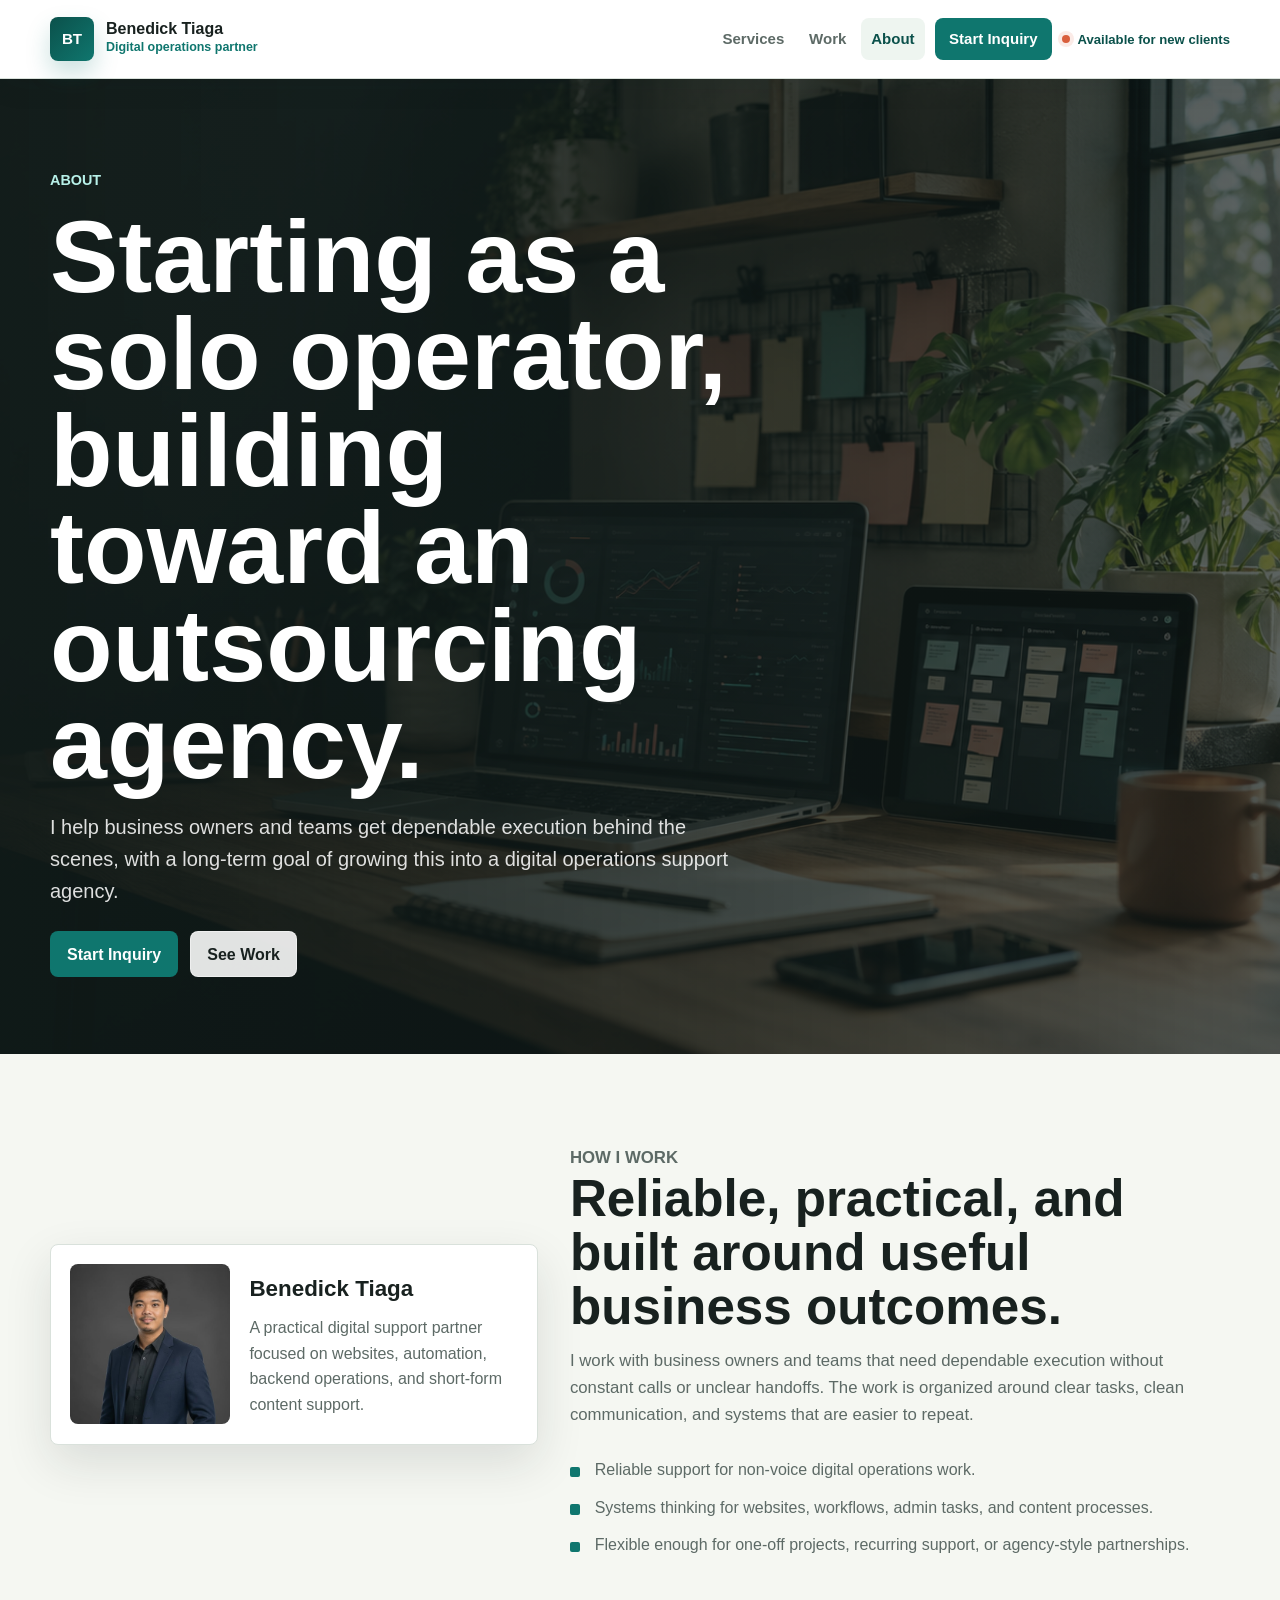
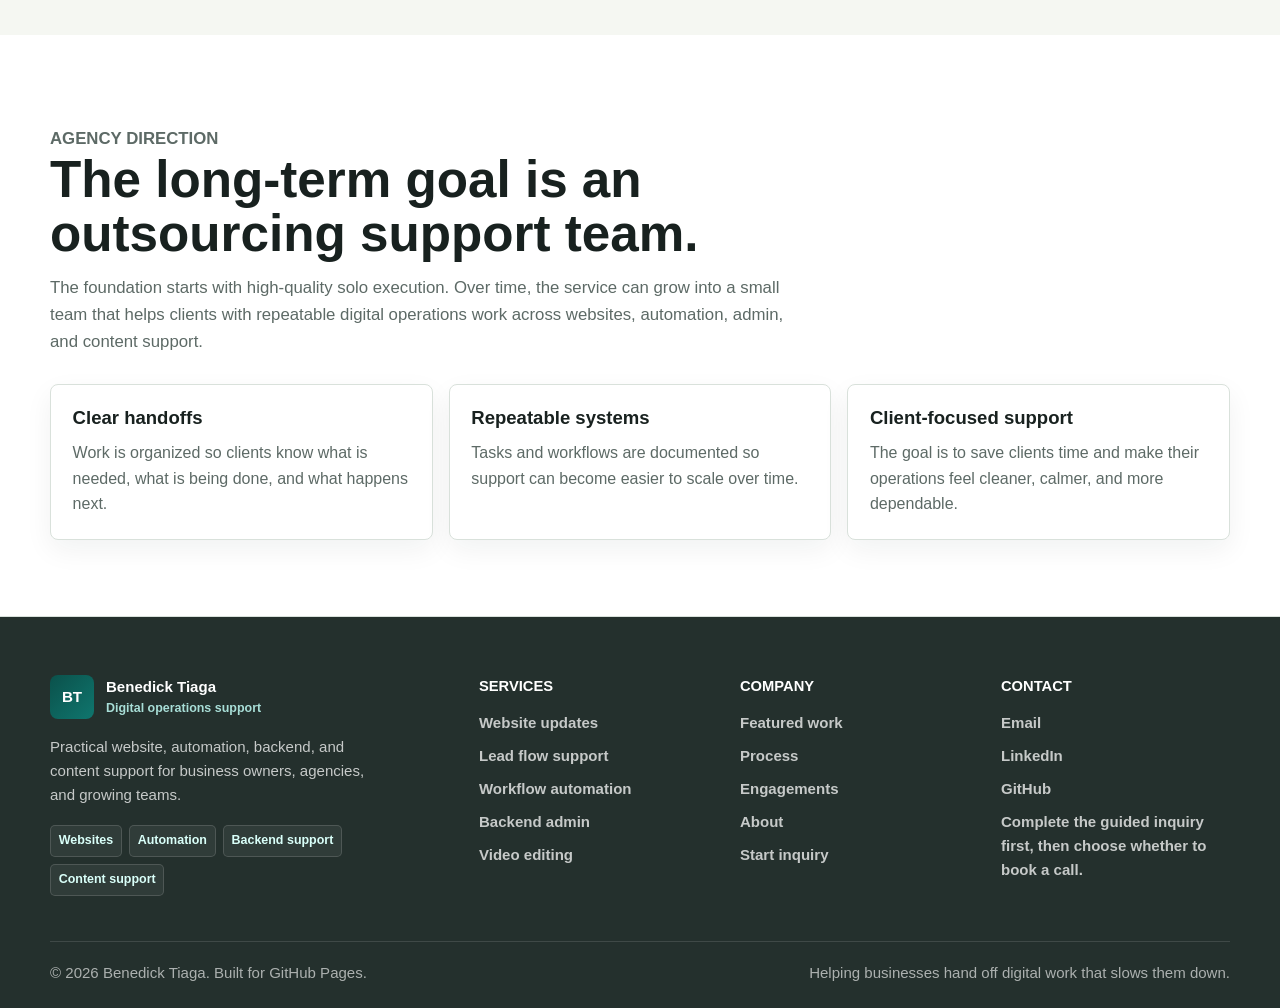
==== commit 33805f67: "Refine inquiry CTA wording" ====
--- a/about.html
+++ b/about.html
@@ -25,7 +25,7 @@
     </div>
   </header>
   <main id="top"><section class="page-hero"><div class="container"><p class="eyebrow">About</p><h1>Starting as a solo operator, building toward an outsourcing agency.</h1><p class="hero-copy">I help business owners and teams get dependable execution behind the scenes, with a long-term goal of growing this into a digital operations support agency.</p><div class="hero-actions"><a class="button button-primary" href="contact.html">Start Inquiry</a><a class="button button-secondary" href="work.html">See Work</a></div></div></section><section><div class="container feature-split"><div class="profile-block"><img src="Profile.JPG" alt="Benedick Tiaga" /><div><h3>Benedick Tiaga</h3><p>A practical digital support partner focused on websites, automation, backend operations, and short-form content support.</p></div></div><div><div class="section-header"><p class="section-kicker">How I work</p><h2>Reliable, practical, and built around useful business outcomes.</h2><p>I work with business owners and teams that need dependable execution without constant calls or unclear handoffs. The work is organized around clear tasks, clean communication, and systems that are easier to repeat.</p></div><ul class="check-list"><li>Reliable support for non-voice digital operations work.</li><li>Systems thinking for websites, workflows, admin tasks, and content processes.</li><li>Flexible enough for one-off projects, recurring support, or agency-style partnerships.</li></ul></div></div></section><section class="band-white"><div class="container"><div class="section-header"><p class="section-kicker">Agency direction</p><h2>The long-term goal is an outsourcing support team.</h2><p>The foundation starts with high-quality solo execution. Over time, the service can grow into a small team that helps clients with repeatable digital operations work across websites, automation, admin, and content support.</p></div><div class="grid grid-3"><article class="card"><h3>Clear handoffs</h3><p>Work is organized so clients know what is needed, what is being done, and what happens next.</p></article><article class="card"><h3>Repeatable systems</h3><p>Tasks and workflows are documented so support can become easier to scale over time.</p></article><article class="card"><h3>Client-focused support</h3><p>The goal is to save clients time and make their operations feel cleaner, calmer, and more dependable.</p></article></div></div></section></main>
-  <footer class="site-footer"><div class="container"><div class="footer-main"><div><a href="index.html" class="footer-logo"><span class="brand-mark">BT</span><span>Benedick Tiaga<small>Digital operations support</small></span></a><p class="footer-copy">Practical website, automation, backend, and content support for business owners, agencies, and growing teams.</p><div class="footer-badges" aria-label="Core services"><span class="footer-badge">Websites</span><span class="footer-badge">Automation</span><span class="footer-badge">Backend support</span><span class="footer-badge">Content support</span></div></div><div class="footer-col"><h3>Services</h3><a href="services.html#websites">Website updates</a><a href="services.html#lead-flow">Lead flow support</a><a href="services.html#automation">Workflow automation</a><a href="services.html#backend">Backend admin</a><a href="work.html#videos">Video editing</a></div><div class="footer-col"><h3>Company</h3><a href="work.html">Featured work</a><a href="services.html#process">Process</a><a href="services.html#plans">Engagements</a><a href="about.html">About</a><a href="contact.html">Start inquiry</a></div><div class="footer-col"><h3>Contact</h3><a href="mailto:benedick.tiaga04@gmail.com">Email</a><a href="https://www.linkedin.com/in/benedick-tiaga-jr-51b253248/" target="_blank" rel="noreferrer">LinkedIn</a><a href="https://github.com/SyakNiPrimo" target="_blank" rel="noreferrer">GitHub</a><span>Submit the inquiry quiz first, then choose whether to book a call.</span></div></div><div class="footer-bottom"><span>&copy; <span id="year"></span> Benedick Tiaga. Built for GitHub Pages.</span><span>Helping businesses hand off digital work that slows them down.</span></div></div></footer>
+  <footer class="site-footer"><div class="container"><div class="footer-main"><div><a href="index.html" class="footer-logo"><span class="brand-mark">BT</span><span>Benedick Tiaga<small>Digital operations support</small></span></a><p class="footer-copy">Practical website, automation, backend, and content support for business owners, agencies, and growing teams.</p><div class="footer-badges" aria-label="Core services"><span class="footer-badge">Websites</span><span class="footer-badge">Automation</span><span class="footer-badge">Backend support</span><span class="footer-badge">Content support</span></div></div><div class="footer-col"><h3>Services</h3><a href="services.html#websites">Website updates</a><a href="services.html#lead-flow">Lead flow support</a><a href="services.html#automation">Workflow automation</a><a href="services.html#backend">Backend admin</a><a href="work.html#videos">Video editing</a></div><div class="footer-col"><h3>Company</h3><a href="work.html">Featured work</a><a href="services.html#process">Process</a><a href="services.html#plans">Engagements</a><a href="about.html">About</a><a href="contact.html">Start inquiry</a></div><div class="footer-col"><h3>Contact</h3><a href="mailto:benedick.tiaga04@gmail.com">Email</a><a href="https://www.linkedin.com/in/benedick-tiaga-jr-51b253248/" target="_blank" rel="noreferrer">LinkedIn</a><a href="https://github.com/SyakNiPrimo" target="_blank" rel="noreferrer">GitHub</a><span>Complete the guided inquiry first, then choose whether to book a call.</span></div></div><div class="footer-bottom"><span>&copy; <span id="year"></span> Benedick Tiaga. Built for GitHub Pages.</span><span>Helping businesses hand off digital work that slows them down.</span></div></div></footer>
   <script>document.getElementById('year').textContent = new Date().getFullYear();</script>
   
 </body>
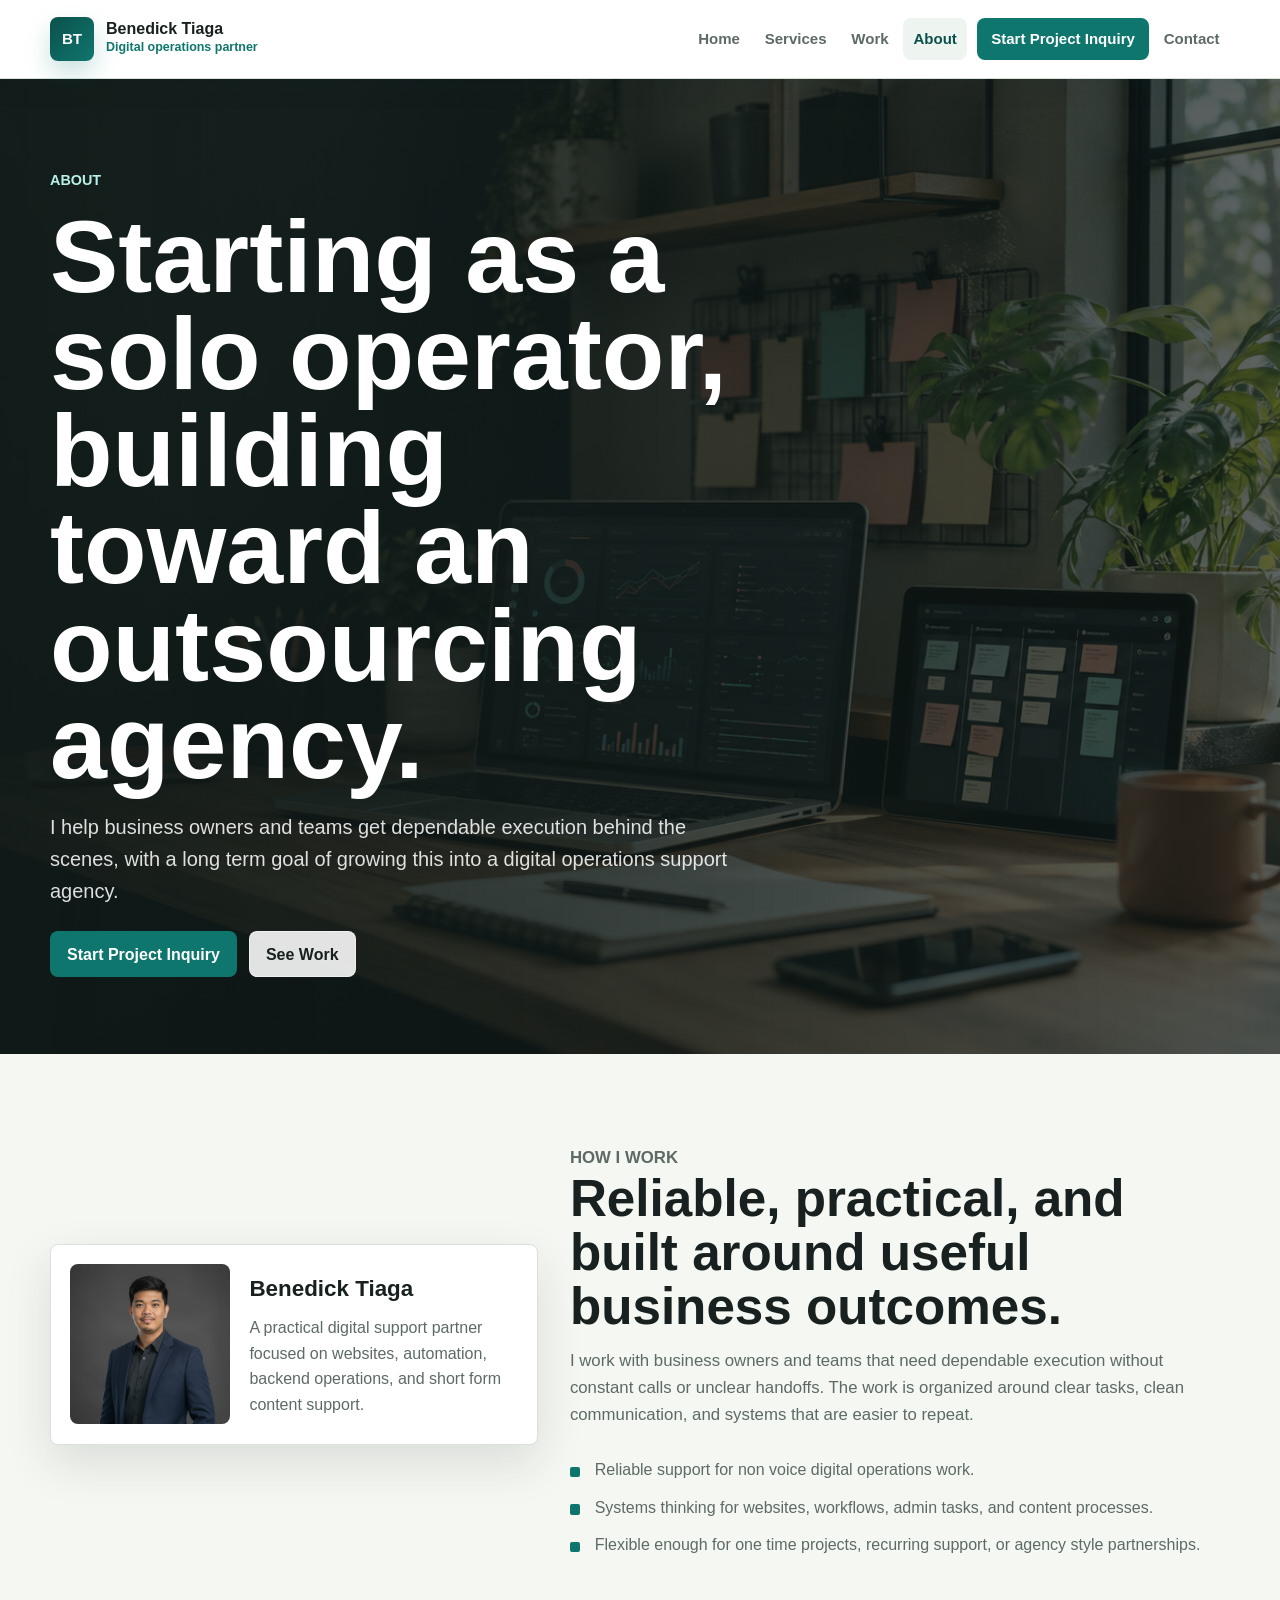
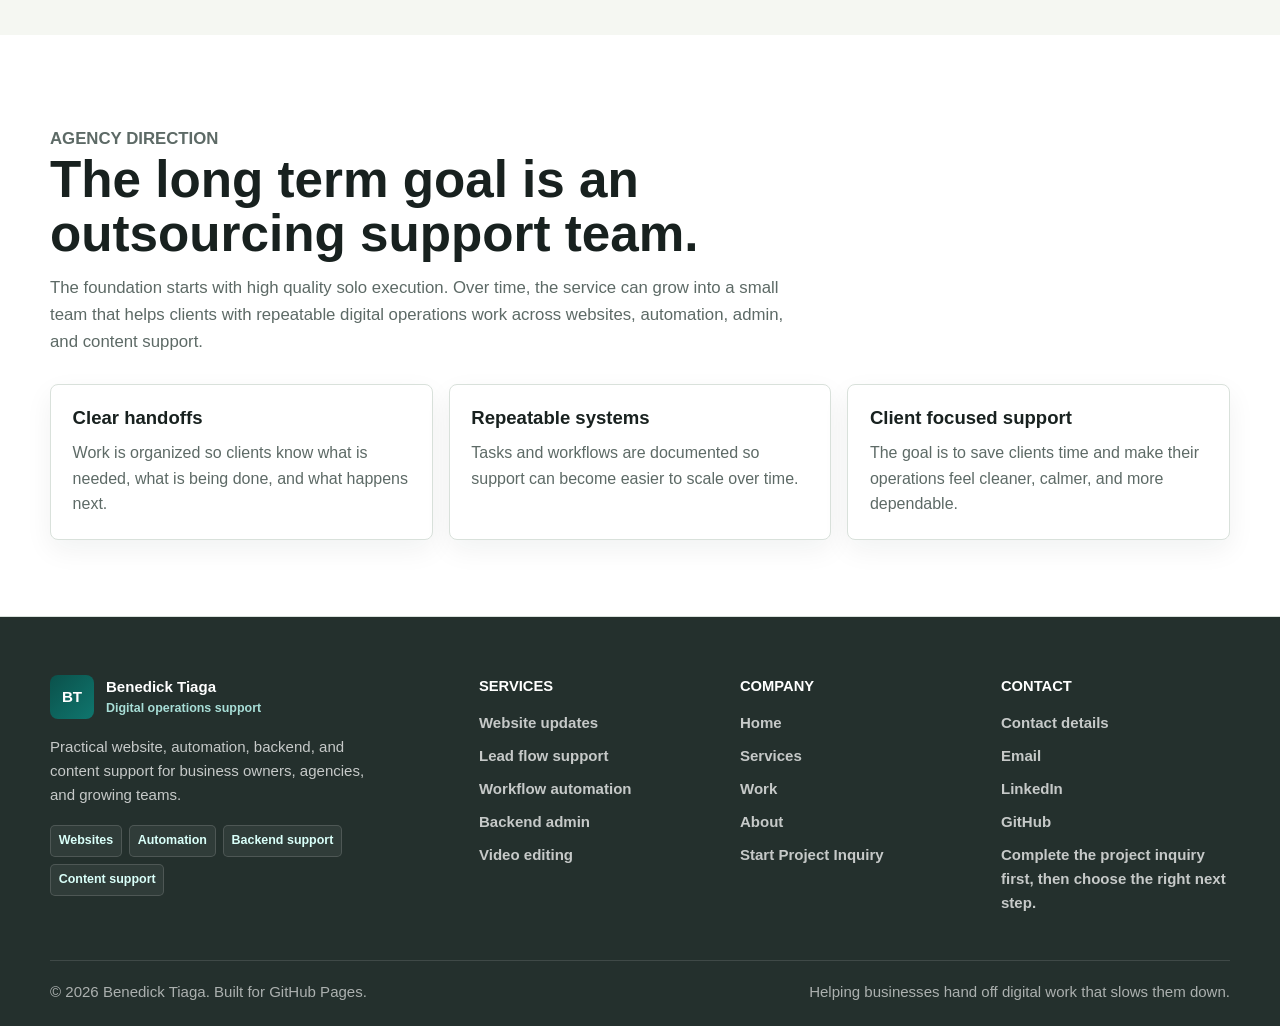
==== commit 0b1f148e: "Clean up project inquiry funnel" ====
--- a/about.html
+++ b/about.html
@@ -4,28 +4,21 @@
   <meta charset="UTF-8" />
   <meta name="viewport" content="width=device-width, initial-scale=1.0" />
   <title>About | Benedick Tiaga</title>
-  <meta name="description" content="Learn about Benedick Tiaga and the long-term direction toward a digital operations outsourcing agency." />
+  <meta name="description" content="Learn about Benedick Tiaga and the long term direction toward a digital operations outsourcing agency." />
   <meta property="og:title" content="About | Benedick Tiaga" />
-  <meta property="og:description" content="Learn about Benedick Tiaga and the long-term direction toward a digital operations outsourcing agency." />
+  <meta property="og:description" content="Learn about Benedick Tiaga and the long term direction toward a digital operations outsourcing agency." />
   <meta property="og:type" content="website" />
   <link rel="stylesheet" href="styles.css" />
-  <script src="lead-quiz.js" defer></script>
 </head>
 <body>
   <header class="nav">
     <div class="container nav-inner">
       <a href="index.html" class="brand"><span class="brand-mark">BT</span><span class="brand-copy"><span>Benedick Tiaga</span><small>Digital operations partner</small></span></a>
-      <nav class="nav-links" aria-label="Primary navigation">
-        <a href="services.html">Services</a>
-        <a href="work.html">Work</a>
-        <a href="about.html" aria-current="page">About</a>
-        <a href="contact.html" class="nav-cta">Start Inquiry</a>
-        <span class="nav-status">Available for new clients</span>
-      </nav>
+      <nav class="nav-links" aria-label="Primary navigation"><a href="index.html">Home</a><a href="services.html">Services</a><a href="work.html">Work</a><a href="about.html" aria-current="page">About</a><a href="contact.html" class="nav-cta">Start Project Inquiry</a><a href="contact.html#contact-details">Contact</a></nav>
     </div>
   </header>
-  <main id="top"><section class="page-hero"><div class="container"><p class="eyebrow">About</p><h1>Starting as a solo operator, building toward an outsourcing agency.</h1><p class="hero-copy">I help business owners and teams get dependable execution behind the scenes, with a long-term goal of growing this into a digital operations support agency.</p><div class="hero-actions"><a class="button button-primary" href="contact.html">Start Inquiry</a><a class="button button-secondary" href="work.html">See Work</a></div></div></section><section><div class="container feature-split"><div class="profile-block"><img src="Profile.JPG" alt="Benedick Tiaga" /><div><h3>Benedick Tiaga</h3><p>A practical digital support partner focused on websites, automation, backend operations, and short-form content support.</p></div></div><div><div class="section-header"><p class="section-kicker">How I work</p><h2>Reliable, practical, and built around useful business outcomes.</h2><p>I work with business owners and teams that need dependable execution without constant calls or unclear handoffs. The work is organized around clear tasks, clean communication, and systems that are easier to repeat.</p></div><ul class="check-list"><li>Reliable support for non-voice digital operations work.</li><li>Systems thinking for websites, workflows, admin tasks, and content processes.</li><li>Flexible enough for one-off projects, recurring support, or agency-style partnerships.</li></ul></div></div></section><section class="band-white"><div class="container"><div class="section-header"><p class="section-kicker">Agency direction</p><h2>The long-term goal is an outsourcing support team.</h2><p>The foundation starts with high-quality solo execution. Over time, the service can grow into a small team that helps clients with repeatable digital operations work across websites, automation, admin, and content support.</p></div><div class="grid grid-3"><article class="card"><h3>Clear handoffs</h3><p>Work is organized so clients know what is needed, what is being done, and what happens next.</p></article><article class="card"><h3>Repeatable systems</h3><p>Tasks and workflows are documented so support can become easier to scale over time.</p></article><article class="card"><h3>Client-focused support</h3><p>The goal is to save clients time and make their operations feel cleaner, calmer, and more dependable.</p></article></div></div></section></main>
-  <footer class="site-footer"><div class="container"><div class="footer-main"><div><a href="index.html" class="footer-logo"><span class="brand-mark">BT</span><span>Benedick Tiaga<small>Digital operations support</small></span></a><p class="footer-copy">Practical website, automation, backend, and content support for business owners, agencies, and growing teams.</p><div class="footer-badges" aria-label="Core services"><span class="footer-badge">Websites</span><span class="footer-badge">Automation</span><span class="footer-badge">Backend support</span><span class="footer-badge">Content support</span></div></div><div class="footer-col"><h3>Services</h3><a href="services.html#websites">Website updates</a><a href="services.html#lead-flow">Lead flow support</a><a href="services.html#automation">Workflow automation</a><a href="services.html#backend">Backend admin</a><a href="work.html#videos">Video editing</a></div><div class="footer-col"><h3>Company</h3><a href="work.html">Featured work</a><a href="services.html#process">Process</a><a href="services.html#plans">Engagements</a><a href="about.html">About</a><a href="contact.html">Start inquiry</a></div><div class="footer-col"><h3>Contact</h3><a href="mailto:benedick.tiaga04@gmail.com">Email</a><a href="https://www.linkedin.com/in/benedick-tiaga-jr-51b253248/" target="_blank" rel="noreferrer">LinkedIn</a><a href="https://github.com/SyakNiPrimo" target="_blank" rel="noreferrer">GitHub</a><span>Complete the guided inquiry first, then choose whether to book a call.</span></div></div><div class="footer-bottom"><span>&copy; <span id="year"></span> Benedick Tiaga. Built for GitHub Pages.</span><span>Helping businesses hand off digital work that slows them down.</span></div></div></footer>
+  <main id="top"><section class="page-hero"><div class="container"><p class="eyebrow">About</p><h1>Starting as a solo operator, building toward an outsourcing agency.</h1><p class="hero-copy">I help business owners and teams get dependable execution behind the scenes, with a long term goal of growing this into a digital operations support agency.</p><div class="hero-actions"><a class="button button-primary" href="contact.html">Start Project Inquiry</a><a class="button button-secondary" href="work.html">See Work</a></div></div></section><section><div class="container feature-split"><div class="profile-block"><img src="Profile.JPG" alt="Benedick Tiaga" /><div><h3>Benedick Tiaga</h3><p>A practical digital support partner focused on websites, automation, backend operations, and short form content support.</p></div></div><div><div class="section-header"><p class="section-kicker">How I work</p><h2>Reliable, practical, and built around useful business outcomes.</h2><p>I work with business owners and teams that need dependable execution without constant calls or unclear handoffs. The work is organized around clear tasks, clean communication, and systems that are easier to repeat.</p></div><ul class="check-list"><li>Reliable support for non voice digital operations work.</li><li>Systems thinking for websites, workflows, admin tasks, and content processes.</li><li>Flexible enough for one time projects, recurring support, or agency style partnerships.</li></ul></div></div></section><section class="band-white"><div class="container"><div class="section-header"><p class="section-kicker">Agency direction</p><h2>The long term goal is an outsourcing support team.</h2><p>The foundation starts with high quality solo execution. Over time, the service can grow into a small team that helps clients with repeatable digital operations work across websites, automation, admin, and content support.</p></div><div class="grid grid-3"><article class="card"><h3>Clear handoffs</h3><p>Work is organized so clients know what is needed, what is being done, and what happens next.</p></article><article class="card"><h3>Repeatable systems</h3><p>Tasks and workflows are documented so support can become easier to scale over time.</p></article><article class="card"><h3>Client focused support</h3><p>The goal is to save clients time and make their operations feel cleaner, calmer, and more dependable.</p></article></div></div></section></main>
+  <footer class="site-footer"><div class="container"><div class="footer-main"><div><a href="index.html" class="footer-logo"><span class="brand-mark">BT</span><span>Benedick Tiaga<small>Digital operations support</small></span></a><p class="footer-copy">Practical website, automation, backend, and content support for business owners, agencies, and growing teams.</p><div class="footer-badges" aria-label="Core services"><span class="footer-badge">Websites</span><span class="footer-badge">Automation</span><span class="footer-badge">Backend support</span><span class="footer-badge">Content support</span></div></div><div class="footer-col"><h3>Services</h3><a href="services.html#websites">Website updates</a><a href="services.html#lead-flow">Lead flow support</a><a href="services.html#automation">Workflow automation</a><a href="services.html#backend">Backend admin</a><a href="work.html#videos">Video editing</a></div><div class="footer-col"><h3>Company</h3><a href="index.html">Home</a><a href="services.html">Services</a><a href="work.html">Work</a><a href="about.html">About</a><a href="contact.html">Start Project Inquiry</a></div><div class="footer-col"><h3>Contact</h3><a href="contact.html#contact-details">Contact details</a><a href="mailto:benedick.tiaga04@gmail.com">Email</a><a href="https://www.linkedin.com/in/benedick-tiaga-jr-51b253248/" target="_blank" rel="noreferrer">LinkedIn</a><a href="https://github.com/SyakNiPrimo" target="_blank" rel="noreferrer">GitHub</a><span>Complete the project inquiry first, then choose the right next step.</span></div></div><div class="footer-bottom"><span>&copy; <span id="year"></span> Benedick Tiaga. Built for GitHub Pages.</span><span>Helping businesses hand off digital work that slows them down.</span></div></div></footer>
   <script>document.getElementById('year').textContent = new Date().getFullYear();</script>
   
 </body>
--- a/styles.css
+++ b/styles.css
@@ -827,228 +827,6 @@
       display: none;
     }
 
-    body.quiz-open {
-      overflow: hidden;
-    }
-
-    .quiz-modal {
-      position: fixed;
-      inset: 0;
-      z-index: 100;
-      display: none;
-      align-items: center;
-      justify-content: center;
-      padding: 1rem;
-    }
-
-    .quiz-modal.is-open {
-      display: flex;
-    }
-
-    .quiz-backdrop {
-      position: absolute;
-      inset: 0;
-      background: rgba(16, 26, 24, 0.72);
-      backdrop-filter: blur(10px);
-    }
-
-    .quiz-dialog {
-      position: relative;
-      width: min(100%, 760px);
-      max-height: min(90svh, 820px);
-      overflow: auto;
-      border: 1px solid rgba(255, 255, 255, 0.3);
-      border-radius: var(--radius);
-      background: var(--paper);
-      box-shadow: 0 24px 80px rgba(16, 26, 24, 0.36);
-    }
-
-    .quiz-topbar {
-      display: flex;
-      align-items: flex-start;
-      justify-content: space-between;
-      gap: 1rem;
-      padding: 1.2rem 1.2rem 1rem;
-      border-bottom: 1px solid var(--line);
-      background: #fbfcfa;
-    }
-
-    .quiz-kicker {
-      margin: 0 0 0.35rem;
-      color: var(--coral);
-      font-size: 0.82rem;
-      font-weight: 900;
-      text-transform: uppercase;
-      letter-spacing: 0;
-    }
-
-    .quiz-topbar h2 {
-      margin: 0;
-      font-size: 1.55rem;
-      line-height: 1.1;
-      letter-spacing: 0;
-    }
-
-    .quiz-close {
-      display: inline-grid;
-      place-items: center;
-      width: 40px;
-      height: 40px;
-      border: 1px solid var(--line);
-      border-radius: var(--radius);
-      color: var(--ink);
-      background: white;
-      cursor: pointer;
-      font-weight: 900;
-    }
-
-    .quiz-form {
-      display: grid;
-      gap: 1.1rem;
-      padding: 1.2rem;
-    }
-
-    .quiz-progress {
-      height: 8px;
-      overflow: hidden;
-      border-radius: 999px;
-      background: var(--sage);
-    }
-
-    .quiz-progress span {
-      display: block;
-      width: 0;
-      height: 100%;
-      border-radius: inherit;
-      background: var(--teal);
-      transition: width 0.2s ease;
-    }
-
-    .quiz-error {
-      padding: 0.72rem 0.82rem;
-      border: 1px solid rgba(217, 95, 61, 0.35);
-      border-radius: var(--radius);
-      color: #8f341d;
-      background: rgba(217, 95, 61, 0.08);
-      font-weight: 800;
-    }
-
-    .quiz-error:empty {
-      display: none;
-    }
-
-    .quiz-step {
-      display: none;
-      gap: 0.95rem;
-      min-height: 330px;
-      padding: 0;
-      align-content: start;
-    }
-
-    .quiz-step.is-active {
-      display: grid;
-    }
-
-    .quiz-step h3 {
-      margin: 0;
-      font-size: 1.75rem;
-      line-height: 1.08;
-    }
-
-    .quiz-step p {
-      margin: -0.35rem 0 0;
-      color: var(--muted);
-      font-size: 1rem;
-    }
-
-    .quiz-choice-grid {
-      display: grid;
-      grid-template-columns: repeat(3, minmax(0, 1fr));
-      gap: 0.75rem;
-    }
-
-    .quiz-choice-grid-2 {
-      grid-template-columns: repeat(2, minmax(0, 1fr));
-    }
-
-    .quiz-choice {
-      display: block;
-      min-height: 72px;
-      cursor: pointer;
-    }
-
-    .quiz-choice input {
-      position: absolute;
-      opacity: 0;
-      pointer-events: none;
-    }
-
-    .quiz-choice span {
-      display: flex;
-      align-items: center;
-      min-height: 72px;
-      height: 100%;
-      padding: 0.9rem;
-      border: 1px solid var(--line);
-      border-radius: var(--radius);
-      color: var(--ink);
-      background: #fbfcfa;
-      font-weight: 900;
-      transition: border-color 0.2s ease, background 0.2s ease, color 0.2s ease;
-    }
-
-    .quiz-choice input:focus + span,
-    .quiz-choice:hover span {
-      border-color: var(--teal);
-      background: #f2f8f5;
-    }
-
-    .quiz-choice input:checked + span {
-      color: white;
-      border-color: var(--teal);
-      background: var(--teal);
-    }
-
-    .quiz-field,
-    .quiz-field-grid {
-      display: grid;
-      gap: 0.45rem;
-    }
-
-    .quiz-field span {
-      color: var(--ink);
-      font-size: 0.92rem;
-      font-weight: 900;
-    }
-
-    .quiz-field input,
-    .quiz-field textarea {
-      width: 100%;
-      border: 1px solid var(--line);
-      border-radius: var(--radius);
-      padding: 0.85rem;
-      color: var(--ink);
-      background: #fbfcfa;
-    }
-
-    .quiz-field textarea {
-      min-height: 150px;
-      resize: vertical;
-    }
-
-    .quiz-field-grid {
-      grid-template-columns: repeat(2, minmax(0, 1fr));
-      gap: 0.85rem;
-    }
-
-    .quiz-actions {
-      display: flex;
-      justify-content: flex-end;
-      gap: 0.75rem;
-      padding-top: 0.2rem;
-      border-top: 1px solid var(--line);
-    }
-
     .contact-links {
       display: grid;
       gap: 0.65rem;
@@ -1280,35 +1058,8 @@
 
       .project-meta,
       .hero-actions,
-      .actions,
-      .quiz-actions {
+      .actions {
         width: 100%;
-      }
-
-      .quiz-modal {
-        align-items: flex-end;
-        padding: 0;
-      }
-
-      .quiz-dialog {
-        width: 100%;
-        max-height: 94svh;
-        border-radius: var(--radius) var(--radius) 0 0;
-      }
-
-      .quiz-topbar,
-      .quiz-form {
-        padding-inline: 1rem;
-      }
-
-      .quiz-choice-grid,
-      .quiz-choice-grid-2,
-      .quiz-field-grid {
-        grid-template-columns: 1fr;
-      }
-
-      .quiz-step {
-        min-height: 0;
       }
     }
 
